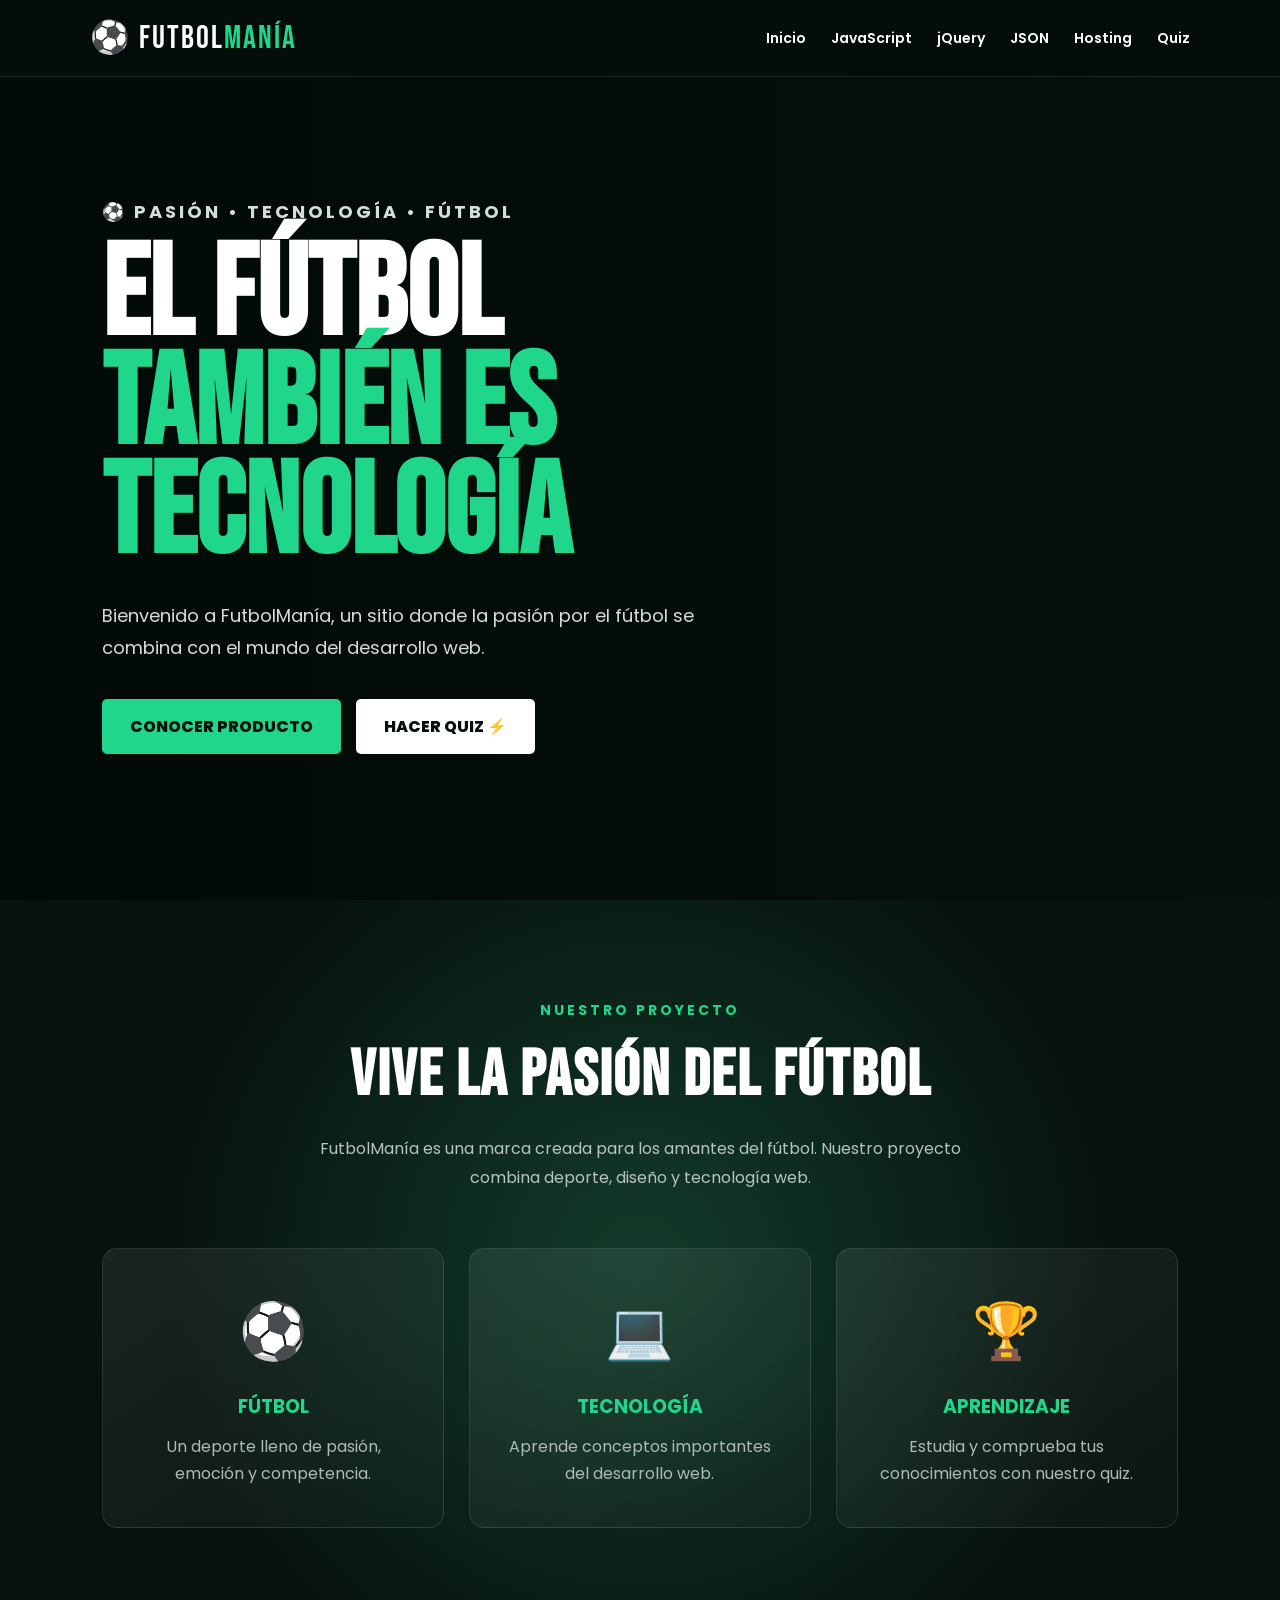
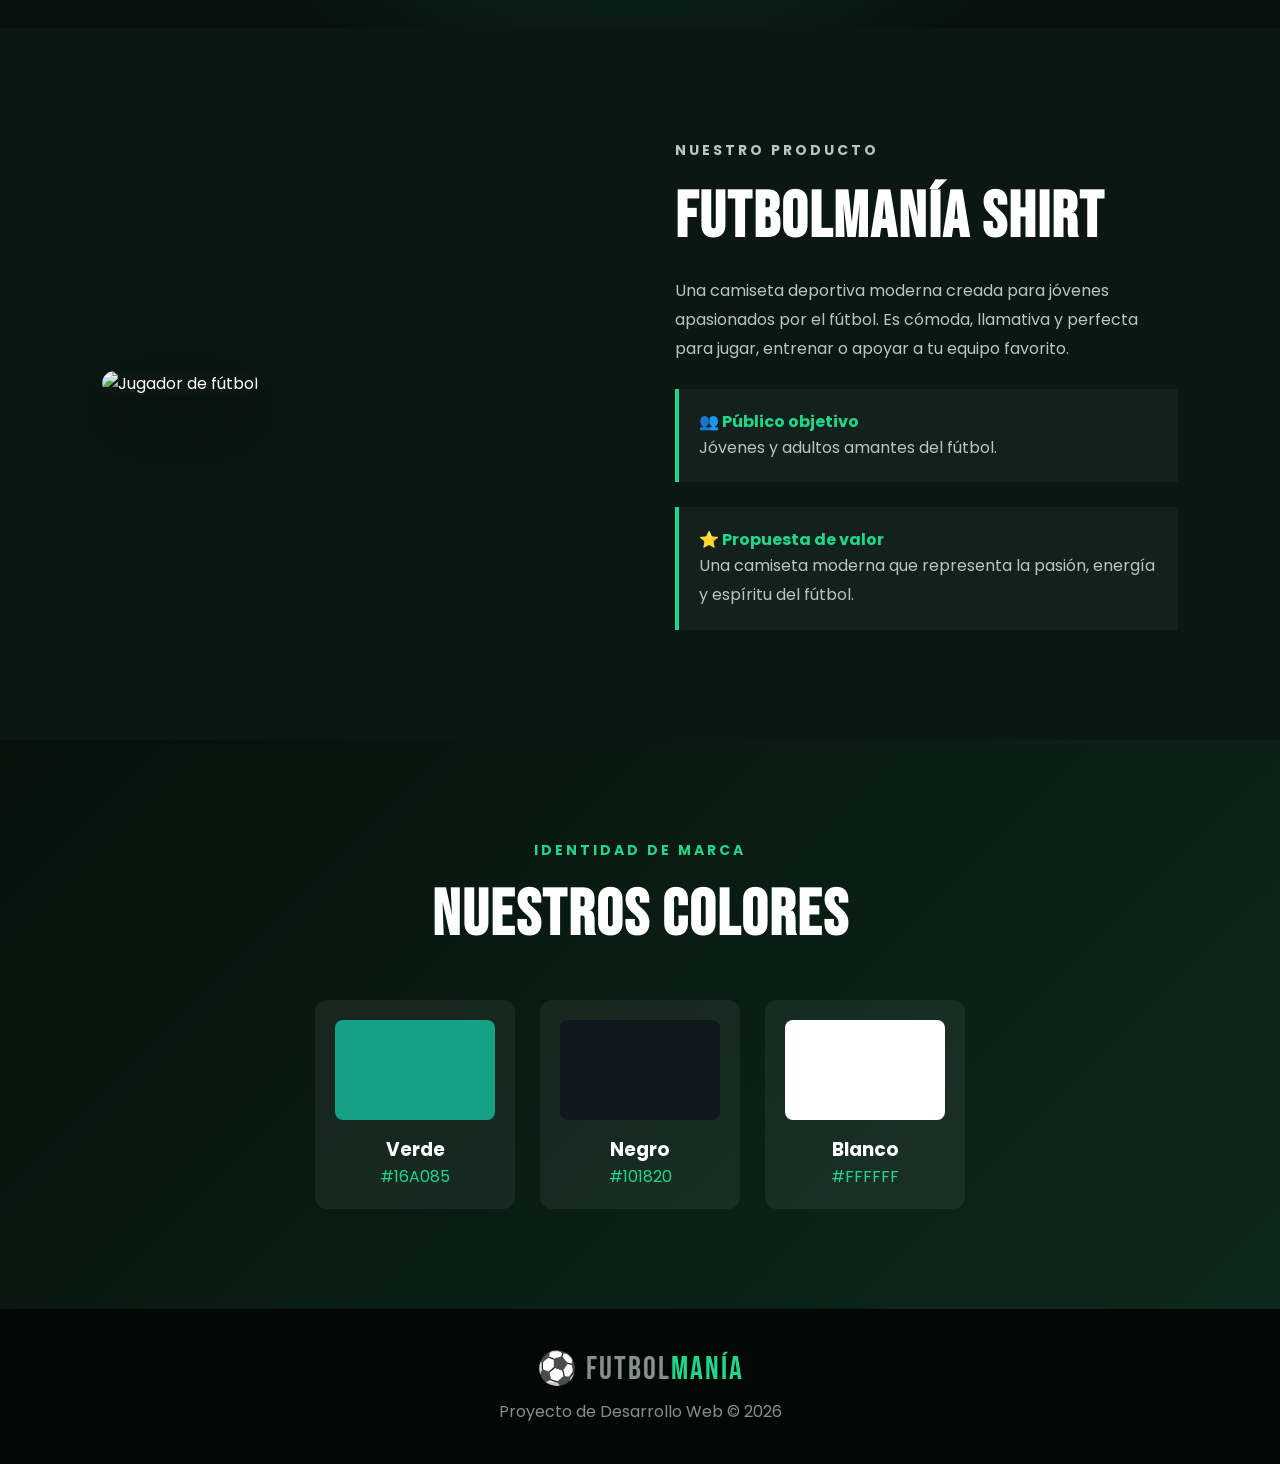
==== index.html @ 633e0758 "pagina deportes" ====
<!DOCTYPE html>
<html lang="es">
<head>
    <meta charset="UTF-8">
    <meta name="viewport" content="width=device-width, initial-scale=1.0">

    <title>FutbolManía | Pasión por el Fútbol</title>

    <link rel="stylesheet" href="style.css">

    <link rel="preconnect" href="https://fonts.googleapis.com">
    <link rel="preconnect" href="https://fonts.gstatic.com" crossorigin>
    <link href="https://fonts.googleapis.com/css2?family=Bebas+Neue&family=Poppins:wght@300;400;500;600;700;800&display=swap" rel="stylesheet">
</head>

<body>

<header class="header">

    <div class="logo">
        ⚽ FUTBOL<span>MANÍA</span>
    </div>

    <nav>
        <a href="index.html">Inicio</a>
        <a href="javascript.html">JavaScript</a>
        <a href="jquery.html">jQuery</a>
        <a href="json.html">JSON</a>
        <a href="hosting.html">Hosting</a>
        <a href="cuestionario.html">Quiz</a>
    </nav>

</header>


<section class="hero">

    <div class="hero-content">

        <p class="mini-title">⚽ PASIÓN • TECNOLOGÍA • FÚTBOL</p>

        <h1>
            EL FÚTBOL
            <span>TAMBIÉN ES TECNOLOGÍA</span>
        </h1>

        <p>
            Bienvenido a FutbolManía, un sitio donde la pasión por el
            fútbol se combina con el mundo del desarrollo web.
        </p>

        <div class="buttons">

            <a href="#producto" class="btn">
                CONOCER PRODUCTO
            </a>

            <a href="cuestionario.html" class="btn btn-dark">
                HACER QUIZ ⚡
            </a>

        </div>

    </div>

</section>


<section class="intro">

    <p class="section-tag">NUESTRO PROYECTO</p>

    <h2>Vive la pasión del fútbol</h2>

    <p class="description">
        FutbolManía es una marca creada para los amantes del fútbol.
        Nuestro proyecto combina deporte, diseño y tecnología web.
    </p>


    <div class="cards">

        <div class="card">

            <div class="icon">⚽</div>

            <h3>FÚTBOL</h3>

            <p>
                Un deporte lleno de pasión, emoción y competencia.
            </p>

        </div>


        <div class="card">

            <div class="icon">💻</div>

            <h3>TECNOLOGÍA</h3>

            <p>
                Aprende conceptos importantes del desarrollo web.
            </p>

        </div>


        <div class="card">

            <div class="icon">🏆</div>

            <h3>APRENDIZAJE</h3>

            <p>
                Estudia y comprueba tus conocimientos con nuestro quiz.
            </p>

        </div>

    </div>

</section>


<section id="producto" class="producto">

    <div class="producto-img">

        <img
        src="https://images.unsplash.com/photo-1553778263-73a83bab9b0c?auto=format&fit=crop&w=1000&q=85"
        alt="Jugador de fútbol">

    </div>


    <div class="producto-info">

        <p class="section-tag">NUESTRO PRODUCTO</p>

        <h2>FutbolManía Shirt</h2>

        <p>
            Una camiseta deportiva moderna creada para jóvenes
            apasionados por el fútbol. Es cómoda, llamativa y perfecta
            para jugar, entrenar o apoyar a tu equipo favorito.
        </p>


        <div class="info-box">

            <strong>👥 Público objetivo</strong>

            <p>
                Jóvenes y adultos amantes del fútbol.
            </p>

        </div>


        <div class="info-box">

            <strong>⭐ Propuesta de valor</strong>

            <p>
                Una camiseta moderna que representa la pasión,
                energía y espíritu del fútbol.
            </p>

        </div>

    </div>

</section>


<section class="colores">

    <p class="section-tag">IDENTIDAD DE MARCA</p>

    <h2>Nuestros colores</h2>

    <div class="color-container">

        <div class="color-card verde">
            <div></div>
            <h3>Verde</h3>
            <p>#16A085</p>
        </div>

        <div class="color-card negro">
            <div></div>
            <h3>Negro</h3>
            <p>#101820</p>
        </div>

        <div class="color-card blanco">
            <div></div>
            <h3>Blanco</h3>
            <p>#FFFFFF</p>
        </div>

    </div>

</section>


<footer>

    <div class="logo">
        ⚽ FUTBOL<span>MANÍA</span>
    </div>

    <p>
        Proyecto de Desarrollo Web © 2026
    </p>

</footer>


</body>
</html>
---- style.css ----
* {
    margin: 0;
    padding: 0;
    box-sizing: border-box;
}

html {
    scroll-behavior: smooth;
}

body {
    font-family: "Poppins", sans-serif;
    background: #07120e;
    color: white;
}


/* ================= HEADER ================= */

.header {
    width: 100%;
    padding: 18px 7%;
    display: flex;
    justify-content: space-between;
    align-items: center;

    background: rgba(4, 15, 11, 0.92);

    position: fixed;
    top: 0;
    z-index: 1000;

    border-bottom: 1px solid rgba(255,255,255,0.1);

    backdrop-filter: blur(12px);
}

.logo {
    font-family: "Bebas Neue", sans-serif;
    font-size: 32px;
    letter-spacing: 2px;
}

.logo span {
    color: #20d68b;
}

nav {
    display: flex;
    gap: 25px;
}

nav a {
    color: white;
    text-decoration: none;
    font-size: 14px;
    font-weight: 600;
    transition: 0.3s;
}

nav a:hover {
    color: #20d68b;
}


/* ================= HERO ================= */

.hero {

    min-height: 100vh;

    display: flex;
    align-items: center;

    padding: 130px 8% 80px;

    position: relative;

    background:
    linear-gradient(
        90deg,
        rgba(2,10,7,0.95),
        rgba(2,10,7,0.65),
        rgba(2,10,7,0.35)
    ),
    url("https://images.unsplash.com/photo-1579952363873-27f3bade9f55?auto=format&fit=crop&w=2000&q=90");

    background-size: cover;
    background-position: center;

}


.hero-content {
    max-width: 750px;
}

.mini-title,
.section-tag {
    color: #20d68b;
    font-weight: 700;
    letter-spacing: 3px;
    font-size: 14px;
    margin-bottom: 15px;
}


.hero h1 {
    font-family: "Bebas Neue", sans-serif;

    font-size: clamp(70px, 10vw, 140px);

    line-height: 0.85;

    margin-bottom: 30px;
}

.hero h1 span {
    display: block;
    color: #20d68b;
}


.hero p {
    max-width: 600px;
    color: #d7ddd9;
    font-size: 18px;
    line-height: 1.8;
}


/* ================= BOTONES ================= */

.buttons {
    display: flex;
    gap: 15px;
    margin-top: 35px;
}

.btn {
    display: inline-block;

    padding: 15px 28px;

    background: #20d68b;
    color: #06110c;

    text-decoration: none;

    font-weight: 800;

    border-radius: 5px;

    transition: 0.3s;
}

.btn:hover {
    transform: translateY(-4px);

    box-shadow:
    0 10px 30px rgba(32,214,139,0.3);
}

.btn-dark {
    background: white;
}


/* ================= INTRO ================= */

.intro {
    padding: 100px 8%;
    text-align: center;

    background:
    radial-gradient(
        circle at center,
        #123b2a,
        #07120e 65%
    );
}


.intro h2,
.producto h2,
.colores h2 {
    font-family: "Bebas Neue", sans-serif;

    font-size: 65px;

    letter-spacing: 2px;

    margin-bottom: 20px;
}


.description {
    max-width: 700px;

    margin: auto;

    color: #b8c5bf;

    line-height: 1.8;
}


/* ================= CARDS ================= */

.cards {
    display: grid;

    grid-template-columns:
    repeat(3, 1fr);

    gap: 25px;

    margin-top: 55px;
}


.card {
    padding: 40px 30px;

    background:
    linear-gradient(
        145deg,
        rgba(255,255,255,0.08),
        rgba(255,255,255,0.02)
    );

    border: 1px solid rgba(255,255,255,0.1);

    border-radius: 15px;

    transition: 0.4s;
}


.card:hover {
    transform: translateY(-10px);

    border-color: #20d68b;

    box-shadow:
    0 20px 50px rgba(0,0,0,0.3);
}


.icon {
    font-size: 55px;
    margin-bottom: 20px;
}


.card h3 {
    color: #20d68b;
    margin-bottom: 12px;
}


.card p {
    color: #aebbb5;
    line-height: 1.7;
}


/* ================= PRODUCTO ================= */

.producto {

    display: grid;

    grid-template-columns:
    1fr 1fr;

    gap: 70px;

    align-items: center;

    padding: 110px 8%;

    background: #0a1712;
}


.producto-img img {

    width: 100%;

    border-radius: 20px;

    box-shadow:
    0 25px 70px rgba(0,0,0,0.5);

    transition: 0.4s;
}


.producto-img img:hover {
    transform: scale(1.03);
}


.producto-info p {
    color: #bac6c0;

    line-height: 1.8;
}


.info-box {

    margin-top: 25px;

    padding: 20px;

    border-left: 4px solid #20d68b;

    background: rgba(255,255,255,0.04);
}


.info-box strong {
    color: #20d68b;
}


/* ================= COLORES ================= */

.colores {

    text-align: center;

    padding: 100px 8%;

    background:
    linear-gradient(
        135deg,
        #06110c,
        #0d281c
    );
}


.color-container {

    display: flex;

    justify-content: center;

    gap: 25px;

    margin-top: 45px;
}


.color-card {

    width: 200px;

    background: rgba(255,255,255,0.06);

    padding: 20px;

    border-radius: 12px;
}


.color-card div {

    height: 100px;

    border-radius: 8px;

    margin-bottom: 15px;
}


.verde div {
    background: #16A085;
}

.negro div {
    background: #101820;
}

.blanco div {
    background: #FFFFFF;
}


.color-card p {
    color: #20d68b;
}


/* ================= FOOTER ================= */

footer {

    padding: 40px 8%;

    text-align: center;

    background: #030806;

    color: #84918b;
}


footer .logo {
    margin-bottom: 10px;
}


/* ================= RESPONSIVE ================= */

@media(max-width: 900px) {

    .header {
        flex-direction: column;
        gap: 15px;
    }

    nav {
        flex-wrap: wrap;
        justify-content: center;
        gap: 12px;
    }

    .hero {
        text-align: center;
        justify-content: center;
    }

    .hero p {
        margin: auto;
    }

    .buttons {
        justify-content: center;
        flex-wrap: wrap;
    }

    .cards {
        grid-template-columns: 1fr;
    }

    .producto {
        grid-template-columns: 1fr;
    }

    .color-container {
        flex-wrap: wrap;
    }

}


@media(max-width: 500px) {

    .hero h1 {
        font-size: 70px;
    }

    .intro h2,
    .producto h2,
    .colores h2 {
        font-size: 48px;
    }

    .hero {
        padding-left: 5%;
        padding-right: 5%;
    }

}
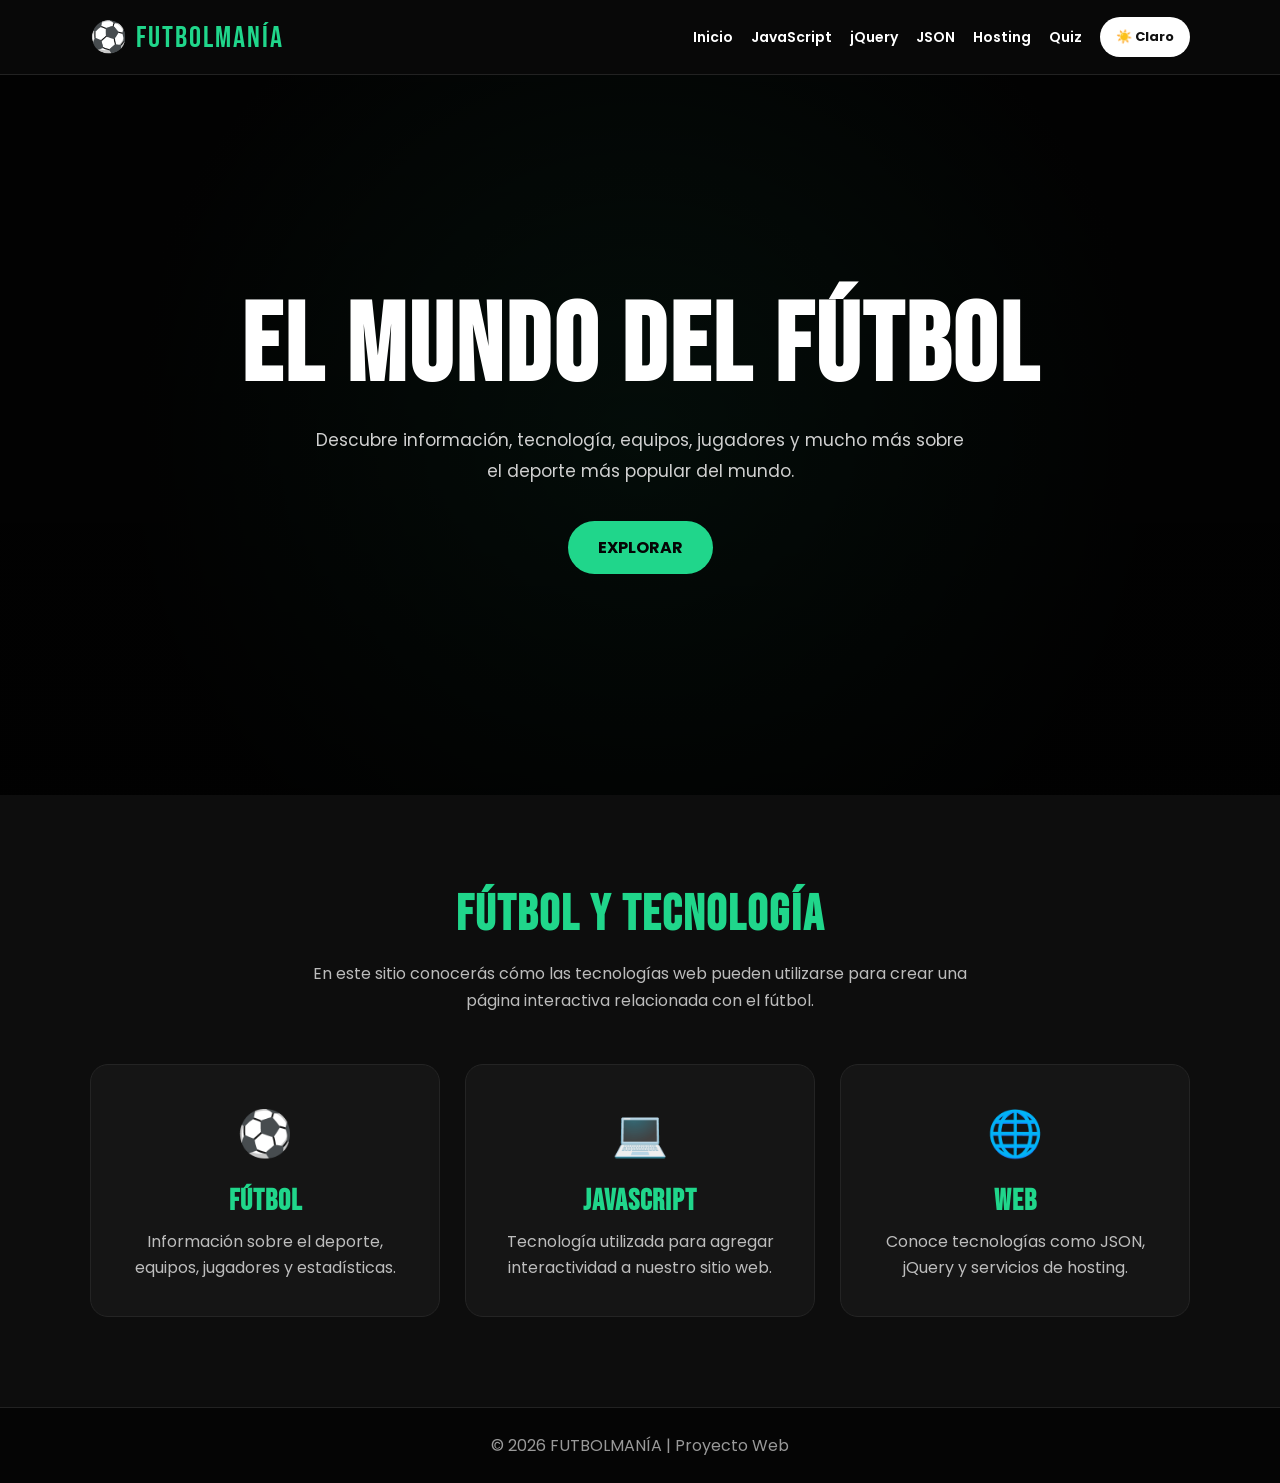
==== commit 68b21bfb: "actualizado" ====
--- a/index.html
+++ b/index.html
@@ -1,222 +1,134 @@
 <!DOCTYPE html>
 <html lang="es">
+
 <head>
     <meta charset="UTF-8">
     <meta name="viewport" content="width=device-width, initial-scale=1.0">
-
-    <title>FutbolManía | Pasión por el Fútbol</title>
+    <title>Fútbol - Inicio</title>
 
     <link rel="stylesheet" href="style.css">
 
-    <link rel="preconnect" href="https://fonts.googleapis.com">
-    <link rel="preconnect" href="https://fonts.gstatic.com" crossorigin>
-    <link href="https://fonts.googleapis.com/css2?family=Bebas+Neue&family=Poppins:wght@300;400;500;600;700;800&display=swap" rel="stylesheet">
+    <link href="https://fonts.googleapis.com/css2?family=Bebas+Neue&family=Poppins:wght@300;400;500;600;700&display=swap"
+        rel="stylesheet">
 </head>
 
 <body>
 
-<header class="header">
+    <!-- ENCABEZADO -->
+    <header class="header">
 
-    <div class="logo">
-        ⚽ FUTBOL<span>MANÍA</span>
-    </div>
+        <div class="logo">
+            ⚽ FUTBOLMANÍA
+        </div>
 
-    <nav>
-        <a href="index.html">Inicio</a>
-        <a href="javascript.html">JavaScript</a>
-        <a href="jquery.html">jQuery</a>
-        <a href="json.html">JSON</a>
-        <a href="hosting.html">Hosting</a>
-        <a href="cuestionario.html">Quiz</a>
-    </nav>
+        <nav>
+            <a href="index.html">Inicio</a>
+            <a href="javascript.html">JavaScript</a>
+            <a href="jquery.html">jQuery</a>
+            <a href="json.html">JSON</a>
+            <a href="hosting.html">Hosting</a>
+            <a href="cuestionario.html">Quiz</a>
 
-</header>
+            <!-- BOTÓN MODO -->
+            <button id="themeToggle">☀️ Claro</button>
+        </nav>
+
+    </header>
 
 
-<section class="hero">
+    <!-- INICIO -->
+    <section class="hero">
 
-    <div class="hero-content">
+        <div class="hero-content">
 
-        <p class="mini-title">⚽ PASIÓN • TECNOLOGÍA • FÚTBOL</p>
+            <h1>EL MUNDO DEL FÚTBOL</h1>
 
-        <h1>
-            EL FÚTBOL
-            <span>TAMBIÉN ES TECNOLOGÍA</span>
-        </h1>
+            <p>
+                Descubre información, tecnología, equipos,
+                jugadores y mucho más sobre el deporte más popular del mundo.
+            </p>
 
-        <p>
-            Bienvenido a FutbolManía, un sitio donde la pasión por el
-            fútbol se combina con el mundo del desarrollo web.
-        </p>
-
-        <div class="buttons">
-
-            <a href="#producto" class="btn">
-                CONOCER PRODUCTO
-            </a>
-
-            <a href="cuestionario.html" class="btn btn-dark">
-                HACER QUIZ ⚡
+            <a href="#contenido" class="btn">
+                EXPLORAR
             </a>
 
         </div>
 
-    </div>
-
-</section>
+    </section>
 
 
-<section class="intro">
+    <!-- CONTENIDO -->
+    <section id="contenido" class="contenido">
 
-    <p class="section-tag">NUESTRO PROYECTO</p>
+        <h2>FÚTBOL Y TECNOLOGÍA</h2>
 
-    <h2>Vive la pasión del fútbol</h2>
-
-    <p class="description">
-        FutbolManía es una marca creada para los amantes del fútbol.
-        Nuestro proyecto combina deporte, diseño y tecnología web.
-    </p>
+        <p class="descripcion">
+            En este sitio conocerás cómo las tecnologías web pueden utilizarse
+            para crear una página interactiva relacionada con el fútbol.
+        </p>
 
 
-    <div class="cards">
+        <div class="cards">
 
-        <div class="card">
+            <div class="card">
 
-            <div class="icon">⚽</div>
+                <div class="icono">⚽</div>
 
-            <h3>FÚTBOL</h3>
+                <h3>Fútbol</h3>
 
-            <p>
-                Un deporte lleno de pasión, emoción y competencia.
-            </p>
+                <p>
+                    Información sobre el deporte, equipos,
+                    jugadores y estadísticas.
+                </p>
+
+            </div>
+
+
+            <div class="card">
+
+                <div class="icono">💻</div>
+
+                <h3>JavaScript</h3>
+
+                <p>
+                    Tecnología utilizada para agregar
+                    interactividad a nuestro sitio web.
+                </p>
+
+            </div>
+
+
+            <div class="card">
+
+                <div class="icono">🌐</div>
+
+                <h3>Web</h3>
+
+                <p>
+                    Conoce tecnologías como JSON, jQuery
+                    y servicios de hosting.
+                </p>
+
+            </div>
 
         </div>
 
-
-        <div class="card">
-
-            <div class="icon">💻</div>
-
-            <h3>TECNOLOGÍA</h3>
-
-            <p>
-                Aprende conceptos importantes del desarrollo web.
-            </p>
-
-        </div>
+    </section>
 
 
-        <div class="card">
+    <!-- PIE DE PÁGINA -->
+    <footer>
 
-            <div class="icon">🏆</div>
+        <p>
+            © 2026 FUTBOLMANÍA | Proyecto Web
+        </p>
 
-            <h3>APRENDIZAJE</h3>
-
-            <p>
-                Estudia y comprueba tus conocimientos con nuestro quiz.
-            </p>
-
-        </div>
-
-    </div>
-
-</section>
+    </footer>
 
 
-<section id="producto" class="producto">
-
-    <div class="producto-img">
-
-        <img
-        src="https://images.unsplash.com/photo-1553778263-73a83bab9b0c?auto=format&fit=crop&w=1000&q=85"
-        alt="Jugador de fútbol">
-
-    </div>
-
-
-    <div class="producto-info">
-
-        <p class="section-tag">NUESTRO PRODUCTO</p>
-
-        <h2>FutbolManía Shirt</h2>
-
-        <p>
-            Una camiseta deportiva moderna creada para jóvenes
-            apasionados por el fútbol. Es cómoda, llamativa y perfecta
-            para jugar, entrenar o apoyar a tu equipo favorito.
-        </p>
-
-
-        <div class="info-box">
-
-            <strong>👥 Público objetivo</strong>
-
-            <p>
-                Jóvenes y adultos amantes del fútbol.
-            </p>
-
-        </div>
-
-
-        <div class="info-box">
-
-            <strong>⭐ Propuesta de valor</strong>
-
-            <p>
-                Una camiseta moderna que representa la pasión,
-                energía y espíritu del fútbol.
-            </p>
-
-        </div>
-
-    </div>
-
-</section>
-
-
-<section class="colores">
-
-    <p class="section-tag">IDENTIDAD DE MARCA</p>
-
-    <h2>Nuestros colores</h2>
-
-    <div class="color-container">
-
-        <div class="color-card verde">
-            <div></div>
-            <h3>Verde</h3>
-            <p>#16A085</p>
-        </div>
-
-        <div class="color-card negro">
-            <div></div>
-            <h3>Negro</h3>
-            <p>#101820</p>
-        </div>
-
-        <div class="color-card blanco">
-            <div></div>
-            <h3>Blanco</h3>
-            <p>#FFFFFF</p>
-        </div>
-
-    </div>
-
-</section>
-
-
-<footer>
-
-    <div class="logo">
-        ⚽ FUTBOL<span>MANÍA</span>
-    </div>
-
-    <p>
-        Proyecto de Desarrollo Web © 2026
-    </p>
-
-</footer>
-
+    <!-- JAVASCRIPT -->
+    <script src="script.js"></script>
 
 </body>
+
 </html>
--- a/style.css
+++ b/style.css
@@ -1,3 +1,7 @@
+/* =====================================
+   CONFIGURACIÓN GENERAL
+===================================== */
+
 * {
     margin: 0;
     padding: 0;
@@ -10,51 +14,70 @@
 
 body {
     font-family: "Poppins", sans-serif;
-    background: #07120e;
+    background: #080808;
     color: white;
-}
-
-
-/* ================= HEADER ================= */
+    transition: background 0.4s ease, color 0.4s ease;
+}
+
+
+/* =====================================
+   ENCABEZADO
+===================================== */
 
 .header {
     width: 100%;
-    padding: 18px 7%;
+    min-height: 75px;
+
+    background: #080808;
+
     display: flex;
+    align-items: center;
     justify-content: space-between;
-    align-items: center;
-
-    background: rgba(4, 15, 11, 0.92);
-
-    position: fixed;
+
+    padding: 15px 7%;
+
+    border-bottom: 1px solid #222;
+
+    position: sticky;
     top: 0;
     z-index: 1000;
 
-    border-bottom: 1px solid rgba(255,255,255,0.1);
-
-    backdrop-filter: blur(12px);
-}
+    transition: 0.4s;
+}
+
+
+/* LOGO */
 
 .logo {
     font-family: "Bebas Neue", sans-serif;
-    font-size: 32px;
+
+    font-size: 30px;
+
+    color: #20d68b;
+
     letter-spacing: 2px;
 }
 
-.logo span {
-    color: #20d68b;
-}
+
+/* =====================================
+   MENÚ
+===================================== */
 
 nav {
     display: flex;
-    gap: 25px;
+    align-items: center;
+    gap: 18px;
 }
 
 nav a {
     color: white;
+
     text-decoration: none;
+
     font-size: 14px;
+
     font-weight: 600;
+
     transition: 0.3s;
 }
 
@@ -63,416 +86,475 @@
 }
 
 
-/* ================= HERO ================= */
+/* =====================================
+   BOTÓN MODO OSCURO / CLARO
+===================================== */
+
+#themeToggle {
+
+    background: white;
+
+    color: #111;
+
+    border: none;
+
+    padding: 10px 16px;
+
+    border-radius: 25px;
+
+    font-family: "Poppins", sans-serif;
+
+    font-size: 13px;
+
+    font-weight: 700;
+
+    cursor: pointer;
+
+    transition: 0.3s;
+}
+
+#themeToggle:hover {
+
+    transform: scale(1.05);
+
+}
+
+
+/* =====================================
+   HERO
+===================================== */
 
 .hero {
 
-    min-height: 100vh;
+    min-height: 80vh;
 
     display: flex;
+
     align-items: center;
 
-    padding: 130px 8% 80px;
-
-    position: relative;
+    justify-content: center;
+
+    text-align: center;
+
+    padding: 50px 20px;
 
     background:
-    linear-gradient(
-        90deg,
-        rgba(2,10,7,0.95),
-        rgba(2,10,7,0.65),
-        rgba(2,10,7,0.35)
-    ),
-    url("https://images.unsplash.com/photo-1579952363873-27f3bade9f55?auto=format&fit=crop&w=2000&q=90");
-
-    background-size: cover;
-    background-position: center;
-
+        linear-gradient(
+            rgba(0, 0, 0, 0.75),
+            rgba(0, 0, 0, 0.85)
+        ),
+        radial-gradient(
+            circle at center,
+            #123d2c,
+            #080808 70%
+        );
+
+    transition: 0.4s;
 }
 
 
 .hero-content {
-    max-width: 750px;
-}
-
-.mini-title,
-.section-tag {
+    max-width: 850px;
+}
+
+
+.hero h1 {
+
+    font-family: "Bebas Neue", sans-serif;
+
+    font-size: clamp(55px, 9vw, 110px);
+
+    line-height: 0.95;
+
+    letter-spacing: 3px;
+
+    color: white;
+
+    margin-bottom: 25px;
+}
+
+
+.hero p {
+
+    max-width: 650px;
+
+    margin: auto;
+
+    color: #d0d0d0;
+
+    font-size: 17px;
+
+    line-height: 1.8;
+
+    margin-bottom: 35px;
+}
+
+
+/* =====================================
+   BOTÓN EXPLORAR
+===================================== */
+
+.btn {
+
+    display: inline-block;
+
+    background: #20d68b;
+
+    color: #050505;
+
+    text-decoration: none;
+
+    padding: 14px 30px;
+
+    border-radius: 30px;
+
+    font-weight: 700;
+
+    transition: 0.3s;
+}
+
+.btn:hover {
+
+    transform: translateY(-4px);
+
+    box-shadow: 0 10px 30px rgba(32, 214, 139, 0.3);
+}
+
+
+/* =====================================
+   CONTENIDO
+===================================== */
+
+.contenido {
+
+    padding: 90px 7%;
+
+    text-align: center;
+
+    background: #0d0d0d;
+
+    transition: 0.4s;
+}
+
+
+.contenido h2 {
+
+    font-family: "Bebas Neue", sans-serif;
+
+    font-size: 50px;
+
+    letter-spacing: 2px;
+
     color: #20d68b;
-    font-weight: 700;
-    letter-spacing: 3px;
-    font-size: 14px;
+
     margin-bottom: 15px;
 }
 
 
-.hero h1 {
+.descripcion {
+
+    max-width: 700px;
+
+    margin: 0 auto 50px;
+
+    color: #bcbcbc;
+
+    line-height: 1.7;
+}
+
+
+/* =====================================
+   TARJETAS
+===================================== */
+
+.cards {
+
+    max-width: 1100px;
+
+    margin: auto;
+
+    display: grid;
+
+    grid-template-columns:
+        repeat(3, 1fr);
+
+    gap: 25px;
+}
+
+
+.card {
+
+    background: #151515;
+
+    padding: 35px 25px;
+
+    border-radius: 18px;
+
+    border: 1px solid #242424;
+
+    transition: 0.3s;
+}
+
+
+.card:hover {
+
+    transform: translateY(-8px);
+
+    border-color: #20d68b;
+
+    box-shadow:
+        0 15px 35px rgba(0, 0, 0, 0.3);
+}
+
+
+.icono {
+
+    font-size: 45px;
+
+    margin-bottom: 15px;
+}
+
+
+.card h3 {
+
     font-family: "Bebas Neue", sans-serif;
 
-    font-size: clamp(70px, 10vw, 140px);
-
-    line-height: 0.85;
-
-    margin-bottom: 30px;
-}
-
-.hero h1 span {
-    display: block;
+    font-size: 30px;
+
+    letter-spacing: 1px;
+
     color: #20d68b;
-}
-
-
-.hero p {
-    max-width: 600px;
-    color: #d7ddd9;
-    font-size: 18px;
-    line-height: 1.8;
-}
-
-
-/* ================= BOTONES ================= */
-
-.buttons {
-    display: flex;
-    gap: 15px;
-    margin-top: 35px;
-}
-
-.btn {
-    display: inline-block;
-
-    padding: 15px 28px;
-
-    background: #20d68b;
-    color: #06110c;
-
-    text-decoration: none;
-
-    font-weight: 800;
-
-    border-radius: 5px;
-
-    transition: 0.3s;
-}
-
-.btn:hover {
-    transform: translateY(-4px);
+
+    margin-bottom: 10px;
+}
+
+
+.card p {
+
+    color: #bdbdbd;
+
+    line-height: 1.6;
+}
+
+
+/* =====================================
+   FOOTER
+===================================== */
+
+footer {
+
+    text-align: center;
+
+    padding: 25px;
+
+    background: #050505;
+
+    color: #999;
+
+    border-top: 1px solid #222;
+
+    transition: 0.4s;
+}
+
+
+/* =====================================
+   MODO CLARO
+===================================== */
+
+body.light-mode {
+
+    background: #ffffff;
+
+    color: #111111;
+}
+
+
+/* HEADER */
+
+body.light-mode .header {
+
+    background: #ffffff;
+
+    border-bottom: 1px solid #dddddd;
+}
+
+
+/* LOGO */
+
+body.light-mode .logo {
+
+    color: #119b62;
+}
+
+
+/* MENÚ */
+
+body.light-mode nav a {
+
+    color: #111111;
+}
+
+
+body.light-mode nav a:hover {
+
+    color: #119b62;
+}
+
+
+/* BOTÓN */
+
+body.light-mode #themeToggle {
+
+    background: #111111;
+
+    color: white;
+}
+
+
+/* HERO */
+
+body.light-mode .hero {
+
+    background:
+        linear-gradient(
+            rgba(255, 255, 255, 0.88),
+            rgba(255, 255, 255, 0.92)
+        ),
+        radial-gradient(
+            circle at center,
+            #c9f5df,
+            #ffffff 70%
+        );
+}
+
+
+body.light-mode .hero h1 {
+
+    color: #111111;
+}
+
+
+body.light-mode .hero p {
+
+    color: #333333;
+}
+
+
+/* CONTENIDO */
+
+body.light-mode .contenido {
+
+    background: #f5f5f5;
+}
+
+
+body.light-mode .contenido h2 {
+
+    color: #119b62;
+}
+
+
+body.light-mode .descripcion {
+
+    color: #444444;
+}
+
+
+/* TARJETAS */
+
+body.light-mode .card {
+
+    background: #ffffff;
+
+    border: 1px solid #dddddd;
 
     box-shadow:
-    0 10px 30px rgba(32,214,139,0.3);
-}
-
-.btn-dark {
-    background: white;
-}
-
-
-/* ================= INTRO ================= */
-
-.intro {
-    padding: 100px 8%;
-    text-align: center;
-
-    background:
-    radial-gradient(
-        circle at center,
-        #123b2a,
-        #07120e 65%
-    );
-}
-
-
-.intro h2,
-.producto h2,
-.colores h2 {
-    font-family: "Bebas Neue", sans-serif;
-
-    font-size: 65px;
-
-    letter-spacing: 2px;
-
-    margin-bottom: 20px;
-}
-
-
-.description {
-    max-width: 700px;
-
-    margin: auto;
-
-    color: #b8c5bf;
-
-    line-height: 1.8;
-}
-
-
-/* ================= CARDS ================= */
-
-.cards {
-    display: grid;
-
-    grid-template-columns:
-    repeat(3, 1fr);
-
-    gap: 25px;
-
-    margin-top: 55px;
-}
-
-
-.card {
-    padding: 40px 30px;
-
-    background:
-    linear-gradient(
-        145deg,
-        rgba(255,255,255,0.08),
-        rgba(255,255,255,0.02)
-    );
-
-    border: 1px solid rgba(255,255,255,0.1);
-
-    border-radius: 15px;
-
-    transition: 0.4s;
-}
-
-
-.card:hover {
-    transform: translateY(-10px);
+        0 5px 20px rgba(0, 0, 0, 0.08);
+}
+
+
+body.light-mode .card:hover {
 
     border-color: #20d68b;
 
     box-shadow:
-    0 20px 50px rgba(0,0,0,0.3);
-}
-
-
-.icon {
-    font-size: 55px;
-    margin-bottom: 20px;
-}
-
-
-.card h3 {
-    color: #20d68b;
-    margin-bottom: 12px;
-}
-
-
-.card p {
-    color: #aebbb5;
-    line-height: 1.7;
-}
-
-
-/* ================= PRODUCTO ================= */
-
-.producto {
-
-    display: grid;
-
-    grid-template-columns:
-    1fr 1fr;
-
-    gap: 70px;
-
-    align-items: center;
-
-    padding: 110px 8%;
-
-    background: #0a1712;
-}
-
-
-.producto-img img {
-
-    width: 100%;
-
-    border-radius: 20px;
-
-    box-shadow:
-    0 25px 70px rgba(0,0,0,0.5);
-
-    transition: 0.4s;
-}
-
-
-.producto-img img:hover {
-    transform: scale(1.03);
-}
-
-
-.producto-info p {
-    color: #bac6c0;
-
-    line-height: 1.8;
-}
-
-
-.info-box {
-
-    margin-top: 25px;
-
-    padding: 20px;
-
-    border-left: 4px solid #20d68b;
-
-    background: rgba(255,255,255,0.04);
-}
-
-
-.info-box strong {
-    color: #20d68b;
-}
-
-
-/* ================= COLORES ================= */
-
-.colores {
-
-    text-align: center;
-
-    padding: 100px 8%;
-
-    background:
-    linear-gradient(
-        135deg,
-        #06110c,
-        #0d281c
-    );
-}
-
-
-.color-container {
-
-    display: flex;
-
-    justify-content: center;
-
-    gap: 25px;
-
-    margin-top: 45px;
-}
-
-
-.color-card {
-
-    width: 200px;
-
-    background: rgba(255,255,255,0.06);
-
-    padding: 20px;
-
-    border-radius: 12px;
-}
-
-
-.color-card div {
-
-    height: 100px;
-
-    border-radius: 8px;
-
-    margin-bottom: 15px;
-}
-
-
-.verde div {
-    background: #16A085;
-}
-
-.negro div {
-    background: #101820;
-}
-
-.blanco div {
-    background: #FFFFFF;
-}
-
-
-.color-card p {
-    color: #20d68b;
-}
-
-
-/* ================= FOOTER ================= */
-
-footer {
-
-    padding: 40px 8%;
-
-    text-align: center;
-
-    background: #030806;
-
-    color: #84918b;
-}
-
-
-footer .logo {
-    margin-bottom: 10px;
-}
-
-
-/* ================= RESPONSIVE ================= */
-
-@media(max-width: 900px) {
+        0 12px 30px rgba(0, 0, 0, 0.12);
+}
+
+
+body.light-mode .card h3 {
+
+    color: #119b62;
+}
+
+
+body.light-mode .card p {
+
+    color: #444444;
+}
+
+
+/* FOOTER */
+
+body.light-mode footer {
+
+    background: #111111;
+
+    color: #dddddd;
+
+    border-top: none;
+}
+
+
+/* =====================================
+   RESPONSIVE
+===================================== */
+
+@media (max-width: 900px) {
 
     .header {
+
         flex-direction: column;
+
         gap: 15px;
+
     }
 
     nav {
+
         flex-wrap: wrap;
+
         justify-content: center;
-        gap: 12px;
+
     }
 
-    .hero {
-        text-align: center;
-        justify-content: center;
+    .cards {
+
+        grid-template-columns: 1fr;
+
     }
 
+}
+
+
+@media (max-width: 600px) {
+
+    .hero h1 {
+
+        font-size: 60px;
+
+    }
+
     .hero p {
-        margin: auto;
+
+        font-size: 15px;
+
     }
 
-    .buttons {
-        justify-content: center;
-        flex-wrap: wrap;
+    .contenido h2 {
+
+        font-size: 40px;
+
     }
 
-    .cards {
-        grid-template-columns: 1fr;
-    }
-
-    .producto {
-        grid-template-columns: 1fr;
-    }
-
-    .color-container {
-        flex-wrap: wrap;
-    }
-
-}
-
-
-@media(max-width: 500px) {
-
-    .hero h1 {
-        font-size: 70px;
-    }
-
-    .intro h2,
-    .producto h2,
-    .colores h2 {
-        font-size: 48px;
-    }
-
-    .hero {
-        padding-left: 5%;
-        padding-right: 5%;
-    }
-
 }
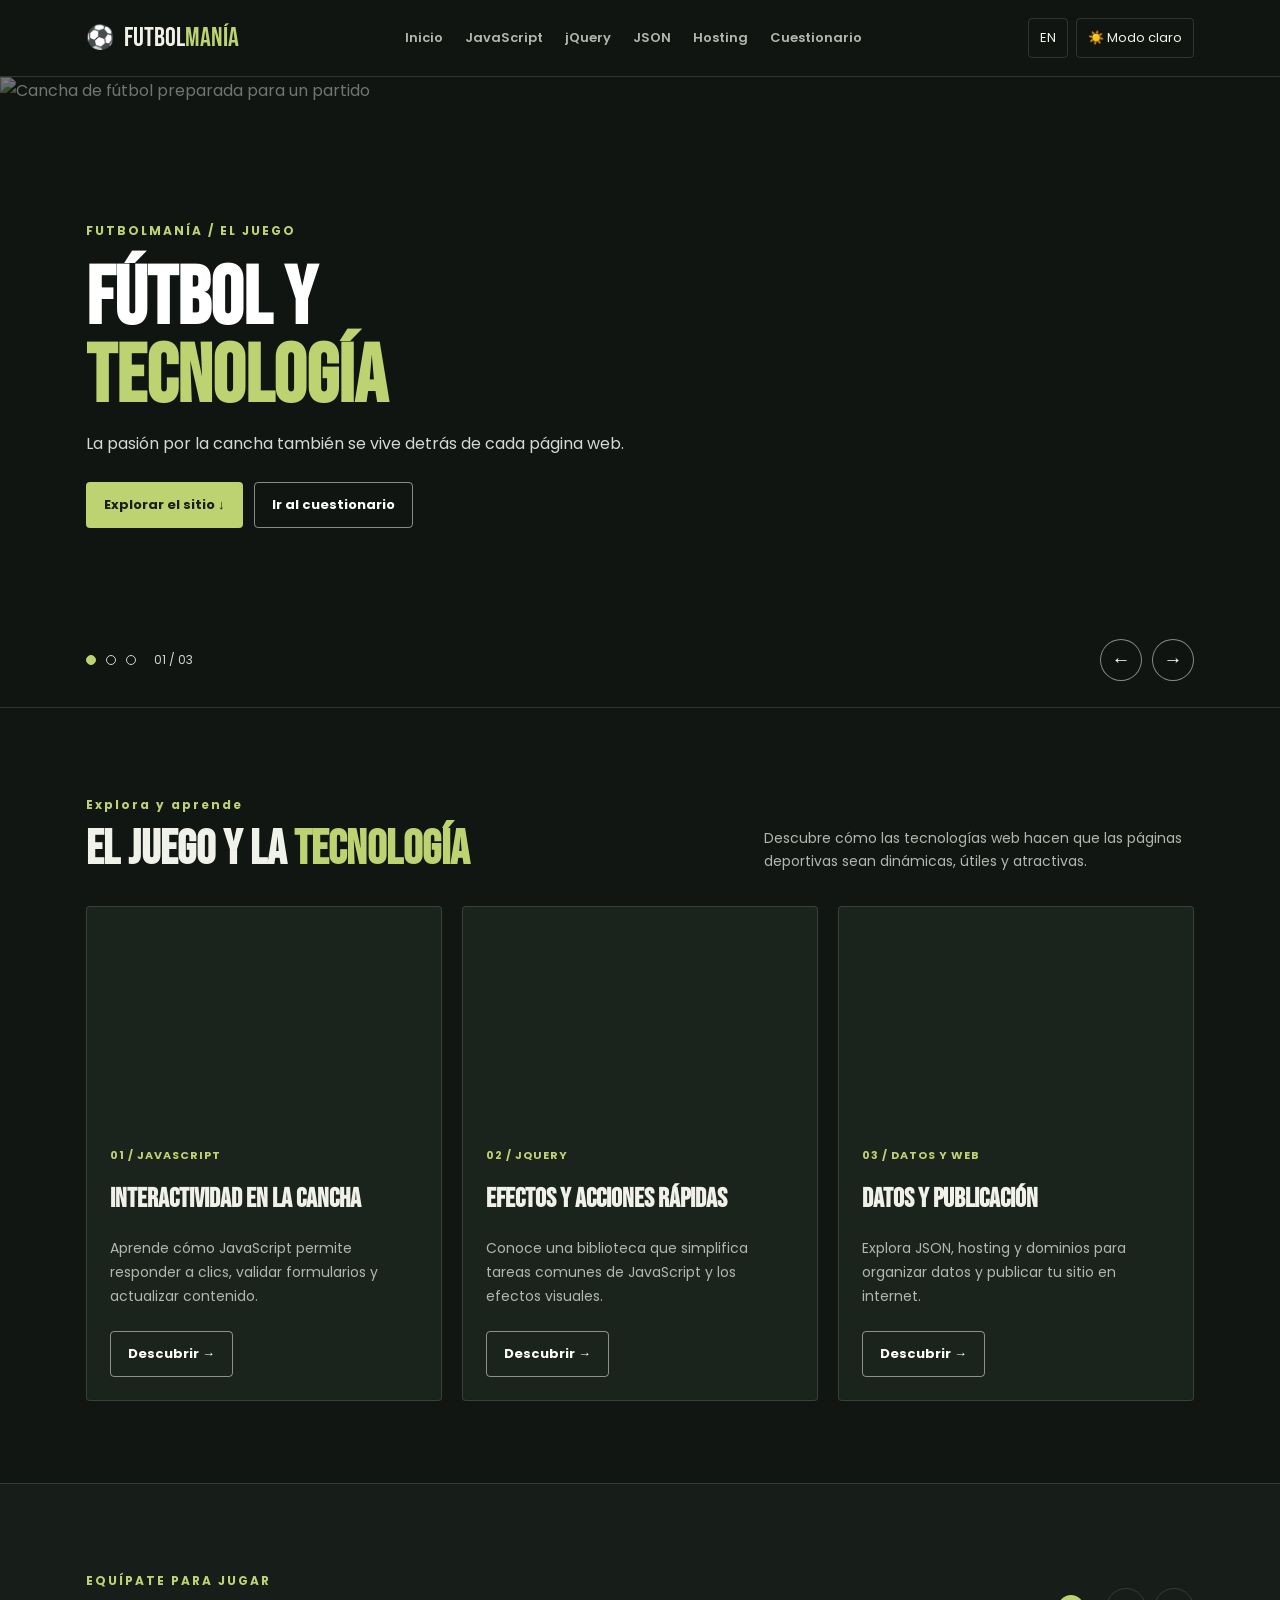
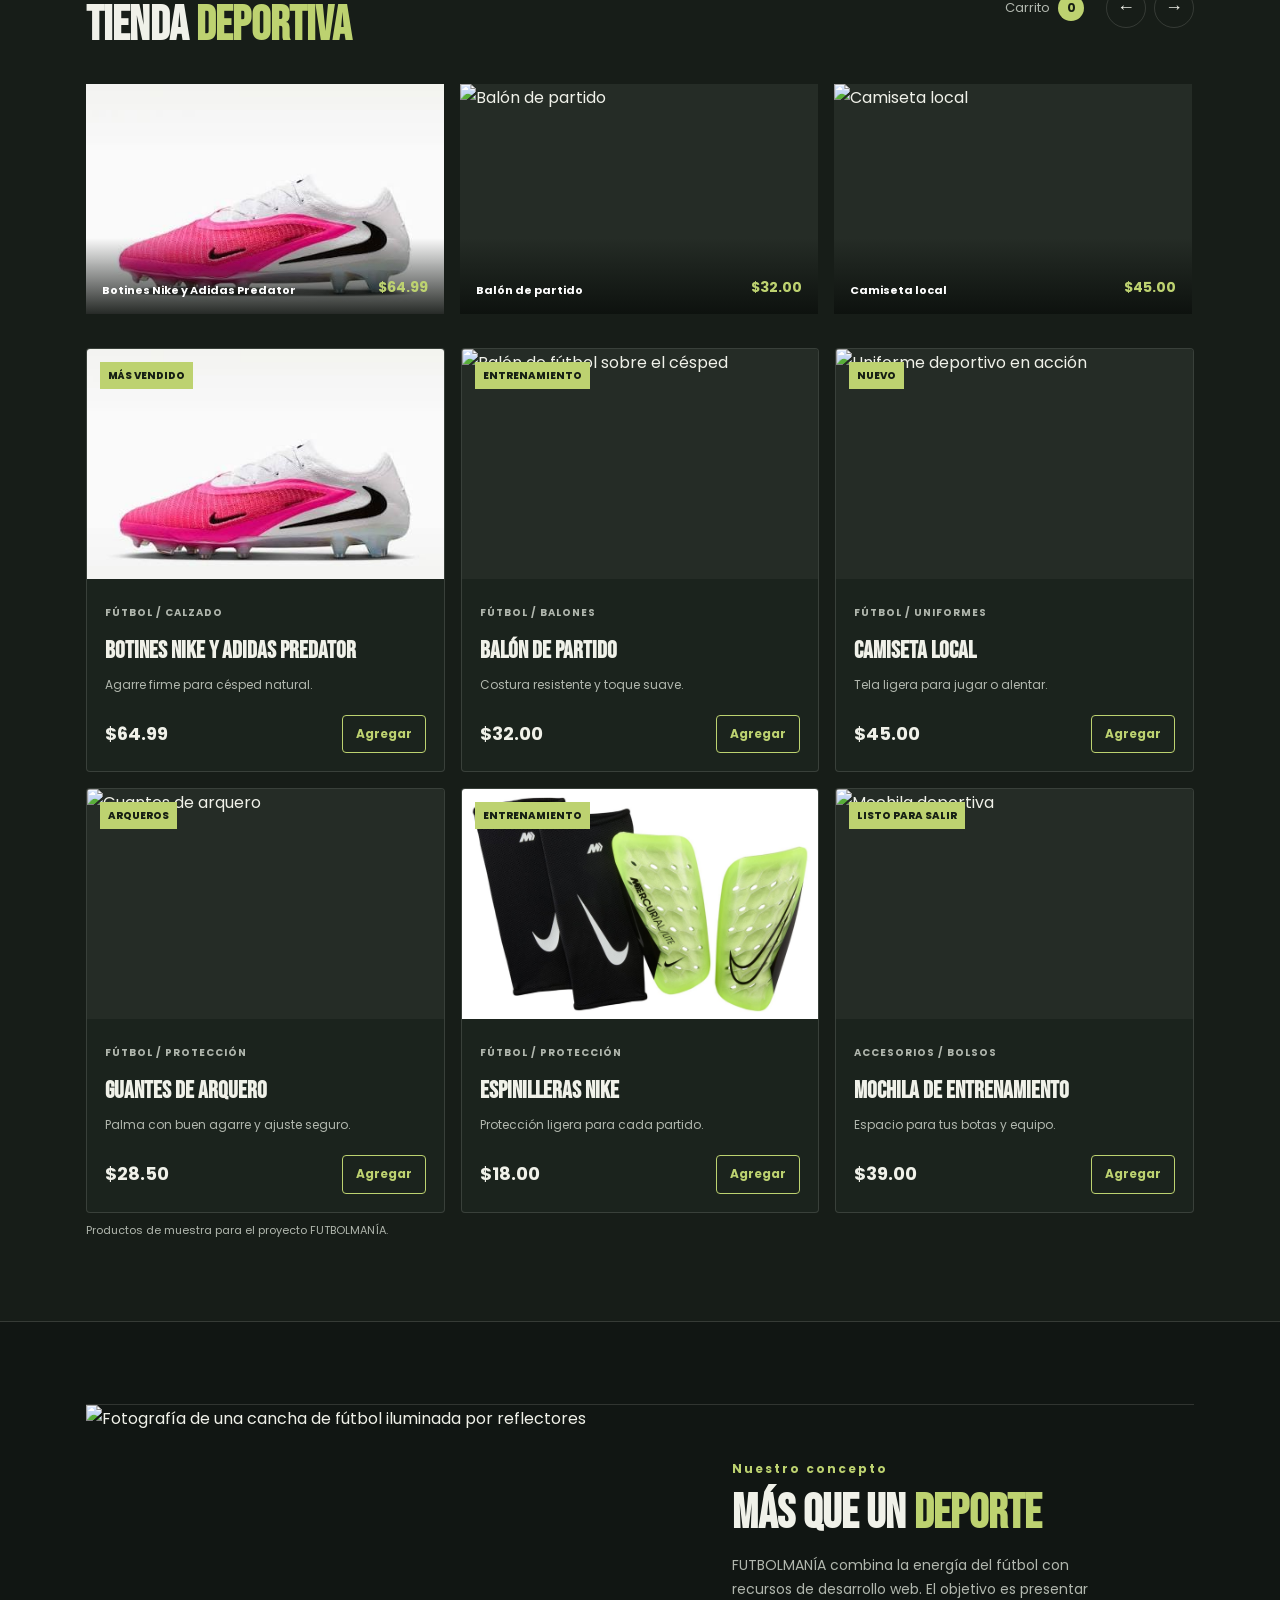
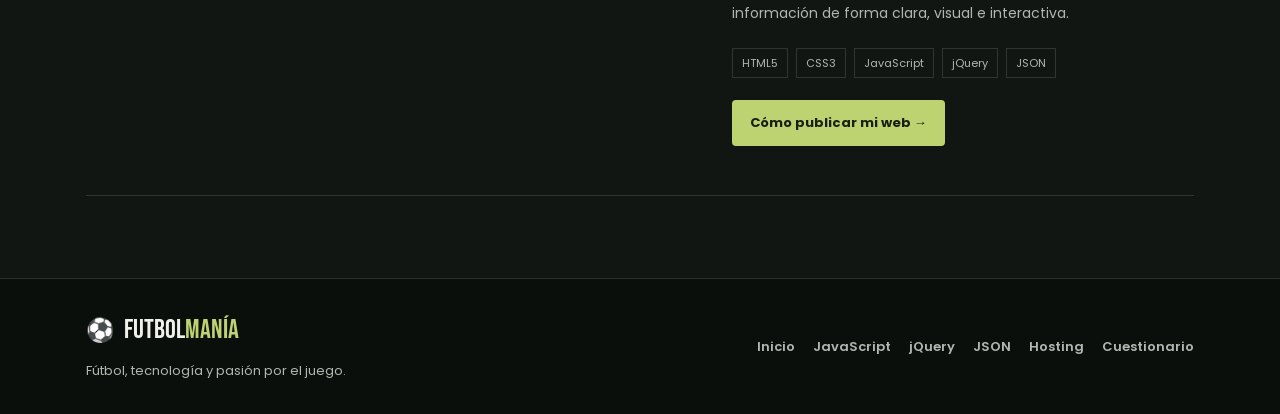
==== commit 29a12430: "Ultimo1" ====
--- a/index.html
+++ b/index.html
@@ -1,134 +1,246 @@
+
 <!DOCTYPE html>
 <html lang="es">
-
 <head>
-    <meta charset="UTF-8">
-    <meta name="viewport" content="width=device-width, initial-scale=1.0">
-    <title>Fútbol - Inicio</title>
-
-    <link rel="stylesheet" href="style.css">
-
-    <link href="https://fonts.googleapis.com/css2?family=Bebas+Neue&family=Poppins:wght@300;400;500;600;700&display=swap"
-        rel="stylesheet">
+  <meta charset="UTF-8">
+  <meta name="viewport" content="width=device-width, initial-scale=1.0">
+  <meta name="description" content="FUTBOLMANÍA, una experiencia donde se unen el fútbol y la tecnología web.">
+  <meta name="theme-color" content="#07110d">
+  <title>Inicio | FUTBOLMANÍA</title>
+  <link rel="stylesheet" href="style.css">
 </head>
-
 <body>
 
-    <!-- ENCABEZADO -->
-    <header class="header">
-
-        <div class="logo">
-            ⚽ FUTBOLMANÍA
-        </div>
-
-        <nav>
-            <a href="index.html">Inicio</a>
-            <a href="javascript.html">JavaScript</a>
-            <a href="jquery.html">jQuery</a>
-            <a href="json.html">JSON</a>
-            <a href="hosting.html">Hosting</a>
-            <a href="cuestionario.html">Quiz</a>
-
-            <!-- BOTÓN MODO -->
-            <button id="themeToggle">☀️ Claro</button>
-        </nav>
-
-    </header>
-
-
-    <!-- INICIO -->
-    <section class="hero">
-
-        <div class="hero-content">
-
-            <h1>EL MUNDO DEL FÚTBOL</h1>
-
-            <p>
-                Descubre información, tecnología, equipos,
-                jugadores y mucho más sobre el deporte más popular del mundo.
-            </p>
-
-            <a href="#contenido" class="btn">
-                EXPLORAR
-            </a>
-
-        </div>
-
-    </section>
-
-
-    <!-- CONTENIDO -->
-    <section id="contenido" class="contenido">
-
-        <h2>FÚTBOL Y TECNOLOGÍA</h2>
-
-        <p class="descripcion">
-            En este sitio conocerás cómo las tecnologías web pueden utilizarse
-            para crear una página interactiva relacionada con el fútbol.
+<header class="site-header">
+  <div class="container nav-wrap">
+    <a class="brand" href="index.html" aria-label="FUTBOLMANÍA inicio">
+      <span class="brand-mark">⚽</span>
+      <span class="brand-name">FUTBOL<span>MANÍA</span></span>
+    </a>
+
+    <nav class="nav-links" id="mainNav" aria-label="Navegación principal">
+      <a href="index.html" data-es="Inicio" data-en="Home">Inicio</a>
+      <a href="javascript.html" data-es="JavaScript" data-en="JavaScript">JavaScript</a>
+      <a href="jquery.html" data-es="jQuery" data-en="jQuery">jQuery</a>
+      <a href="json.html" data-es="JSON" data-en="JSON">JSON</a>
+      <a href="hosting.html" data-es="Hosting" data-en="Hosting">Hosting</a>
+      <a href="cuestionario.html" data-es="Cuestionario" data-en="Quiz">Cuestionario</a>
+    </nav>
+
+    <div class="nav-actions">
+      <button class="icon-btn" id="languageBtn" type="button" aria-label="Cambiar idioma">EN</button>
+      <button class="icon-btn" id="themeBtn" type="button" aria-label="Cambiar tema">☀</button>
+      <button class="menu-toggle" id="menuToggle" type="button" aria-label="Abrir menú">☰</button>
+    </div>
+  </div>
+</header>
+
+<main>
+  <section class="hero match-carousel" data-carousel aria-label="Destacados de FUTBOLMANÍA" aria-roledescription="carrusel">
+    <div class="carousel-slides">
+      <article class="carousel-slide is-active" data-carousel-slide aria-hidden="false" role="group" aria-roledescription="diapositiva" aria-label="1 de 3">
+        <img class="carousel-image" src="https://images.unsplash.com/photo-1574629810360-7efbbe195018?auto=format&fit=crop&w=2200&q=85" alt="Cancha de fútbol preparada para un partido">
+        <div class="container hero-content carousel-content">
+          <span class="eyebrow" data-es="FUTBOLMANÍA / EL JUEGO" data-en="FUTBOLMANÍA / THE GAME">FUTBOLMANÍA / EL JUEGO</span>
+          <h1><span data-es="FÚTBOL Y" data-en="FOOTBALL AND">FÚTBOL Y</span><br><span class="accent" data-es="TECNOLOGÍA" data-en="TECHNOLOGY">TECNOLOGÍA</span></h1>
+          <p class="lead" data-es="La pasión por la cancha también se vive detrás de cada página web." data-en="The passion for the pitch lives behind every website, too.">La pasión por la cancha también se vive detrás de cada página web.</p>
+          <div class="btn-row">
+            <a class="btn btn-primary" href="#explora" data-es="Explorar el sitio ↓" data-en="Explore the site ↓">Explorar el sitio ↓</a>
+            <a class="btn btn-secondary" href="cuestionario.html" data-es="Ir al cuestionario" data-en="Take the quiz">Ir al cuestionario</a>
+          </div>
+        </div>
+      </article>
+
+      <article class="carousel-slide" data-carousel-slide aria-hidden="true" role="group" aria-roledescription="diapositiva" aria-label="2 de 3" inert>
+        <img class="carousel-image" src="https://images.unsplash.com/photo-1517466787929-bc90951d0974?auto=format&fit=crop&w=2200&q=85" alt="Jugadores disputando un partido de fútbol" loading="lazy">
+        <div class="container hero-content carousel-content">
+          <span class="eyebrow" data-es="FUTBOLMANÍA / DATOS" data-en="FUTBOLMANÍA / DATA">FUTBOLMANÍA / DATOS</span>
+          <h2><span data-es="CADA JUGADA" data-en="EVERY PLAY">CADA JUGADA</span><br><span class="accent" data-es="CUENTA" data-en="COUNTS">CUENTA</span></h2>
+          <p class="lead" data-es="Descubre cómo JavaScript y JSON dan vida a las experiencias digitales." data-en="See how JavaScript and JSON bring digital experiences to life.">Descubre cómo JavaScript y JSON dan vida a las experiencias digitales.</p>
+          <div class="btn-row">
+            <a class="btn btn-primary" href="javascript.html" data-es="Explorar JavaScript →" data-en="Explore JavaScript →">Explorar JavaScript →</a>
+          </div>
+        </div>
+      </article>
+
+      <article class="carousel-slide" data-carousel-slide aria-hidden="true" role="group" aria-roledescription="diapositiva" aria-label="3 de 3" inert>
+        <img class="carousel-image" src="https://images.unsplash.com/photo-1522778119026-d647f0596c20?auto=format&fit=crop&w=2200&q=85" alt="Estadio de fútbol iluminado durante un partido" loading="lazy">
+        <div class="container hero-content carousel-content">
+          <span class="eyebrow" data-es="FUTBOLMANÍA / PUBLICACIÓN" data-en="FUTBOLMANÍA / PUBLISHING">FUTBOLMANÍA / PUBLICACIÓN</span>
+          <h2><span data-es="DEL PROYECTO" data-en="FROM PROJECT">DEL PROYECTO</span><br><span class="accent" data-es="A LA CANCHA" data-en="TO THE PITCH">A LA CANCHA</span></h2>
+          <p class="lead" data-es="Aprende lo necesario para publicar tu sitio y compartirlo con todos." data-en="Learn what it takes to publish your site and share it with everyone.">Aprende lo necesario para publicar tu sitio y compartirlo con todos.</p>
+          <div class="btn-row">
+            <a class="btn btn-primary" href="hosting.html" data-es="Cómo publicar mi web →" data-en="How to publish my site →">Cómo publicar mi web →</a>
+          </div>
+        </div>
+      </article>
+    </div>
+
+    <div class="carousel-controls" aria-label="Controles del carrusel">
+      <div class="carousel-pagination">
+        <button class="carousel-dot is-active" type="button" data-carousel-go="0" aria-label="Ir a la diapositiva 1" aria-pressed="true"></button>
+        <button class="carousel-dot" type="button" data-carousel-go="1" aria-label="Ir a la diapositiva 2" aria-pressed="false"></button>
+        <button class="carousel-dot" type="button" data-carousel-go="2" aria-label="Ir a la diapositiva 3" aria-pressed="false"></button>
+        <span class="carousel-count" data-carousel-count aria-hidden="true">01 / 03</span>
+      </div>
+      <div class="carousel-arrows">
+        <button class="carousel-arrow" type="button" data-carousel-prev aria-label="Diapositiva anterior">←</button>
+        <button class="carousel-arrow" type="button" data-carousel-next aria-label="Diapositiva siguiente">→</button>
+      </div>
+    </div>
+  </section>
+
+  <section class="section" id="explora">
+    <div class="container">
+      <div class="section-head">
+        <div>
+          <span class="eyebrow" data-es="Explora y aprende" data-en="Explore and learn">Explora y aprende</span>
+          <h2 data-es="EL JUEGO Y LA <span class='accent'>TECNOLOGÍA</span>" data-en="THE GAME AND <span class='accent'>TECHNOLOGY</span>">
+            EL JUEGO Y LA <span class="accent">TECNOLOGÍA</span>
+          </h2>
+        </div>
+        <p data-es="Descubre cómo las tecnologías web hacen que las páginas deportivas sean dinámicas, útiles y atractivas." data-en="Discover how web technologies make sports websites dynamic, useful and engaging.">
+          Descubre cómo las tecnologías web hacen que las páginas deportivas sean dinámicas, útiles y atractivas.
         </p>
-
-
-        <div class="cards">
-
-            <div class="card">
-
-                <div class="icono">⚽</div>
-
-                <h3>Fútbol</h3>
-
-                <p>
-                    Información sobre el deporte, equipos,
-                    jugadores y estadísticas.
-                </p>
-
-            </div>
-
-
-            <div class="card">
-
-                <div class="icono">💻</div>
-
-                <h3>JavaScript</h3>
-
-                <p>
-                    Tecnología utilizada para agregar
-                    interactividad a nuestro sitio web.
-                </p>
-
-            </div>
-
-
-            <div class="card">
-
-                <div class="icono">🌐</div>
-
-                <h3>Web</h3>
-
-                <p>
-                    Conoce tecnologías como JSON, jQuery
-                    y servicios de hosting.
-                </p>
-
-            </div>
-
-        </div>
-
-    </section>
-
-
-    <!-- PIE DE PÁGINA -->
-    <footer>
-
-        <p>
-            © 2026 FUTBOLMANÍA | Proyecto Web
-        </p>
-
-    </footer>
-
-
-    <!-- JAVASCRIPT -->
-    <script src="script.js"></script>
-
+      </div>
+
+      <div class="cards">
+        <article class="card">
+          <div class="card-image" style="background-image:url('https://images.unsplash.com/photo-1574629810360-7efbbe195018?auto=format&fit=crop&w=900&q=80')"></div>
+          <div class="card-body">
+            <span class="tag">01 / JAVASCRIPT</span>
+            <h3 data-es="Interactividad en la cancha" data-en="On-field interactivity">Interactividad en la cancha</h3>
+            <p data-es="Aprende cómo JavaScript permite responder a clics, validar formularios y actualizar contenido." data-en="Learn how JavaScript responds to clicks, validates forms and updates content.">Aprende cómo JavaScript permite responder a clics, validar formularios y actualizar contenido.</p>
+            <a class="btn btn-secondary" href="javascript.html" data-es="Descubrir →" data-en="Discover →">Descubrir →</a>
+          </div>
+        </article>
+
+        <article class="card">
+          <div class="card-image" style="background-image:url('https://images.unsplash.com/photo-1517466787929-bc90951d0974?auto=format&fit=crop&w=900&q=80')"></div>
+          <div class="card-body">
+            <span class="tag">02 / JQUERY</span>
+            <h3 data-es="Efectos y acciones rápidas" data-en="Effects and quick actions">Efectos y acciones rápidas</h3>
+            <p data-es="Conoce una biblioteca que simplifica tareas comunes de JavaScript y los efectos visuales." data-en="Explore a library that simplifies common JavaScript tasks and visual effects.">Conoce una biblioteca que simplifica tareas comunes de JavaScript y los efectos visuales.</p>
+            <a class="btn btn-secondary" href="jquery.html" data-es="Descubrir →" data-en="Discover →">Descubrir →</a>
+          </div>
+        </article>
+
+        <article class="card">
+          <div class="card-image" style="background-image:url('https://images.unsplash.com/photo-1522778119026-d647f0596c20?auto=format&fit=crop&w=900&q=80')"></div>
+          <div class="card-body">
+            <span class="tag">03 / DATOS Y WEB</span>
+            <h3 data-es="Datos y publicación" data-en="Data and publishing">Datos y publicación</h3>
+            <p data-es="Explora JSON, hosting y dominios para organizar datos y publicar tu sitio en internet." data-en="Explore JSON, hosting and domains to organize data and publish your website online.">Explora JSON, hosting y dominios para organizar datos y publicar tu sitio en internet.</p>
+            <a class="btn btn-secondary" href="json.html" data-es="Descubrir →" data-en="Discover →">Descubrir →</a>
+          </div>
+        </article>
+      </div>
+    </div>
+  </section>
+
+  <section class="section shop-section" id="tienda">
+    <div class="container">
+      <div class="section-head shop-heading">
+        <div>
+          <span class="eyebrow" data-es="EQUÍPATE PARA JUGAR" data-en="GEAR UP TO PLAY">EQUÍPATE PARA JUGAR</span>
+          <h2 data-es="TIENDA <span class='accent'>DEPORTIVA</span>" data-en="SPORTS <span class='accent'>SHOP</span>">TIENDA <span class="accent">DEPORTIVA</span></h2>
+        </div>
+        <div class="shop-tools">
+          <span class="cart-count" aria-live="polite"><span data-es="Carrito" data-en="Cart">Carrito</span> <strong data-cart-count>0</strong></span>
+          <div class="shop-arrows" aria-label="Controles de productos">
+            <button class="shop-arrow" type="button" data-shop-prev aria-label="Productos anteriores">←</button>
+            <button class="shop-arrow" type="button" data-shop-next aria-label="Productos siguientes">→</button>
+          </div>
+        </div>
+      </div>
+
+      <div class="product-gallery">
+        <div class="product-gallery-track" data-product-gallery aria-label="Productos destacados"></div>
+      </div>
+
+      <div class="product-grid" data-product-track aria-label="Productos deportivos">
+        <article class="product-card">
+          <div class="product-image-wrap"><img src="img/botines.jpeg" alt="Botines Nike y Adidas Predator" loading="lazy"><span class="product-badge" data-es="MÁS VENDIDO" data-en="BESTSELLER">MÁS VENDIDO</span></div>
+          <div class="product-info"><span class="product-category" data-es="FÚTBOL / CALZADO" data-en="FOOTBALL / FOOTWEAR">FÚTBOL / CALZADO</span><h3 data-es="Botines Nike y Adidas Predator" data-en="Nike and Adidas Predator boots">Botines Nike y Adidas Predator</h3><p data-es="Agarre firme para césped natural." data-en="Reliable grip for natural grass.">Agarre firme para césped natural.</p><div class="product-buy"><strong>$64.99</strong><button class="add-to-cart" type="button" data-add-cart data-product-name="Botines Nike y Adidas Predator" data-product-name-en="Nike and Adidas Predator boots" data-es="Agregar" data-en="Add">Agregar</button></div></div>
+        </article>
+
+        <article class="product-card">
+          <div class="product-image-wrap"><img src="https://images.unsplash.com/photo-1518091043644-c1d4457512c6?auto=format&fit=crop&w=800&q=85" alt="Balón de fútbol sobre el césped" loading="lazy"><span class="product-badge" data-es="ENTRENAMIENTO" data-en="TRAINING">ENTRENAMIENTO</span></div>
+          <div class="product-info"><span class="product-category" data-es="FÚTBOL / BALONES" data-en="FOOTBALL / BALLS">FÚTBOL / BALONES</span><h3 data-es="Balón de partido" data-en="Match football">Balón de partido</h3><p data-es="Costura resistente y toque suave." data-en="Durable stitching and a soft touch.">Costura resistente y toque suave.</p><div class="product-buy"><strong>$32.00</strong><button class="add-to-cart" type="button" data-add-cart data-product-name="Balón de partido" data-product-name-en="Match football" data-es="Agregar" data-en="Add">Agregar</button></div></div>
+        </article>
+
+        <article class="product-card">
+          <div class="product-image-wrap"><img src="https://images.unsplash.com/photo-1517466787929-bc90951d0974?auto=format&fit=crop&w=800&q=85" alt="Uniforme deportivo en acción" loading="lazy"><span class="product-badge" data-es="NUEVO" data-en="NEW">NUEVO</span></div>
+          <div class="product-info"><span class="product-category" data-es="FÚTBOL / UNIFORMES" data-en="FOOTBALL / KITS">FÚTBOL / UNIFORMES</span><h3 data-es="Camiseta local" data-en="Home jersey">Camiseta local</h3><p data-es="Tela ligera para jugar o alentar." data-en="Lightweight fabric for play or match day.">Tela ligera para jugar o alentar.</p><div class="product-buy"><strong>$45.00</strong><button class="add-to-cart" type="button" data-add-cart data-product-name="Camiseta local" data-product-name-en="Home jersey" data-es="Agregar" data-en="Add">Agregar</button></div></div>
+        </article>
+
+        <article class="product-card">
+          <div class="product-image-wrap"><img src="https://www.guantesdearquero.com/wp-content/uploads/2024/10/guantes-courtois.webp" alt="Guantes de arquero" loading="lazy"><span class="product-badge" data-es="ARQUEROS" data-en="GOALKEEPERS">ARQUEROS</span></div>
+          <div class="product-info"><span class="product-category" data-es="FÚTBOL / PROTECCIÓN" data-en="FOOTBALL / PROTECTION">FÚTBOL / PROTECCIÓN</span><h3 data-es="Guantes de arquero" data-en="Goalkeeper gloves">Guantes de arquero</h3><p data-es="Palma con buen agarre y ajuste seguro." data-en="Grippy palms and a secure fit.">Palma con buen agarre y ajuste seguro.</p><div class="product-buy"><strong>$28.50</strong><button class="add-to-cart" type="button" data-add-cart data-product-name="Guantes de arquero" data-product-name-en="Goalkeeper gloves" data-es="Agregar" data-en="Add">Agregar</button></div></div>
+        </article>
+
+        <article class="product-card">
+          <div class="product-image-wrap"><img src="img/espinillera .jpeg" alt="Espinilleras Nike negras" loading="lazy"><span class="product-badge" data-es="ENTRENAMIENTO" data-en="TRAINING">ENTRENAMIENTO</span></div>
+          <div class="product-info"><span class="product-category" data-es="FÚTBOL / PROTECCIÓN" data-en="FOOTBALL / PROTECTION">FÚTBOL / PROTECCIÓN</span><h3 data-es="Espinilleras Nike" data-en="Nike shin guards">Espinilleras Nike</h3><p data-es="Protección ligera para cada partido." data-en="Lightweight protection for every match.">Protección ligera para cada partido.</p><div class="product-buy"><strong>$18.00</strong><button class="add-to-cart" type="button" data-add-cart data-product-name="Espinilleras Nike" data-product-name-en="Nike shin guards" data-es="Agregar" data-en="Add">Agregar</button></div></div>
+        </article>
+
+        <article class="product-card">
+          <div class="product-image-wrap"><img src="https://images.unsplash.com/photo-1553062407-98eeb64c6a62?auto=format&fit=crop&w=800&q=85" alt="Mochila deportiva" loading="lazy"><span class="product-badge" data-es="LISTO PARA SALIR" data-en="READY TO GO">LISTO PARA SALIR</span></div>
+          <div class="product-info"><span class="product-category" data-es="ACCESORIOS / BOLSOS" data-en="ACCESSORIES / BAGS">ACCESORIOS / BOLSOS</span><h3 data-es="Mochila de entrenamiento" data-en="Training backpack">Mochila de entrenamiento</h3><p data-es="Espacio para tus botas y equipo." data-en="Room for your boots and gear.">Espacio para tus botas y equipo.</p><div class="product-buy"><strong>$39.00</strong><button class="add-to-cart" type="button" data-add-cart data-product-name="Mochila de entrenamiento" data-product-name-en="Training backpack" data-es="Agregar" data-en="Add">Agregar</button></div></div>
+        </article>
+      </div>
+      <p class="shop-note" data-es="Productos de muestra para el proyecto FUTBOLMANÍA." data-en="Sample products for the FUTBOLMANÍA project.">Productos de muestra para el proyecto FUTBOLMANÍA.</p>
+    </div>
+  </section>
+
+  <section class="section">
+    <div class="container">
+      <div class="feature-strip">
+        <img src="https://images.unsplash.com/photo-1522778119026-d647f0596c20?auto=format&fit=crop&w=1100&q=85" alt="Fotografía de una cancha de fútbol iluminada por reflectores" loading="lazy">
+
+        <div class="feature-copy">
+          <span class="eyebrow" data-es="Nuestro concepto" data-en="Our concept">Nuestro concepto</span>
+          <h2 data-es="MÁS QUE UN <span class='accent'>DEPORTE</span>" data-en="MORE THAN A <span class='accent'>SPORT</span>">MÁS QUE UN <span class="accent">DEPORTE</span></h2>
+          <p data-es="FUTBOLMANÍA combina la energía del fútbol con recursos de desarrollo web. El objetivo es presentar información de forma clara, visual e interactiva." data-en="FUTBOLMANÍA combines football energy with web development resources. The goal is to present information clearly, visually and interactively.">
+            FUTBOLMANÍA combina la energía del fútbol con recursos de desarrollo web. El objetivo es presentar información de forma clara, visual e interactiva.
+          </p>
+
+          <div class="pill-list">
+            <span class="pill">HTML5</span>
+            <span class="pill">CSS3</span>
+            <span class="pill">JavaScript</span>
+            <span class="pill">jQuery</span>
+            <span class="pill">JSON</span>
+          </div>
+
+          <a class="btn btn-primary" href="hosting.html" data-es="Cómo publicar mi web →" data-en="How to publish my site →">Cómo publicar mi web →</a>
+        </div>
+      </div>
+    </div>
+  </section>
+</main>
+
+<footer class="site-footer">
+  <div class="container footer-inner">
+    <div>
+      <a class="brand" href="index.html">
+        <span class="brand-mark">⚽</span>
+        <span class="brand-name">FUTBOL<span>MANÍA</span></span>
+      </a>
+      <p data-es="Fútbol, tecnología y pasión por el juego." data-en="Football, technology and passion for the game.">Fútbol, tecnología y pasión por el juego.</p>
+    </div>
+
+    <div class="footer-links">
+      <a href="index.html" data-es="Inicio" data-en="Home">Inicio</a>
+      <a href="javascript.html">JavaScript</a>
+      <a href="jquery.html">jQuery</a>
+      <a href="json.html">JSON</a>
+      <a href="hosting.html" data-es="Hosting" data-en="Hosting">Hosting</a>
+      <a href="cuestionario.html" data-es="Cuestionario" data-en="Quiz">Cuestionario</a>
+    </div>
+  </div>
+</footer>
+
+<script src="script.js"></script>
 </body>
-
-</html>+</html>
--- a/style.css
+++ b/style.css
@@ -1,11 +1,516 @@
-/* =====================================
-   CONFIGURACIÓN GENERAL
-===================================== */
+
+@import url('https://fonts.googleapis.com/css2?family=Bebas+Neue&family=Poppins:wght@300;400;500;600;700;800&display=swap');
+
+:root {
+    --green: #19e879;
+    --green-dark: #087d42;
+    --gold: #ffca28;
+    --bg: #08120c;
+    --surface: #12251a;
+    --text: #f5fff8;
+    --muted: #b5c5ba;
+    --border: rgba(255,255,255,.10);
+}
 
 * {
+    box-sizing: border-box;
+    scroll-behavior: smooth;
+}
+
+body {
     margin: 0;
-    padding: 0;
-    box-sizing: border-box;
+    font-family: 'Poppins', sans-serif;
+    background: var(--bg);
+    color: var(--text);
+    line-height: 1.7;
+    transition: background .3s, color .3s;
+}
+
+::selection {
+    background: var(--green);
+    color: #07120b;
+}
+
+/* NAVEGACIÓN */
+.navbar {
+    background: rgba(5,15,9,.97) !important;
+    border-bottom: 1px solid rgba(25,232,121,.25);
+    padding: 13px 0;
+    backdrop-filter: blur(12px);
+}
+
+.navbar-brand,
+.footer-logo {
+    font-family: 'Bebas Neue', sans-serif;
+    font-size: 30px;
+    letter-spacing: 2px;
+    color: var(--text);
+    text-decoration: none;
+}
+
+.navbar-brand span,
+.footer-logo span {
+    color: var(--green);
+}
+
+.navbar .nav-link {
+    color: var(--text) !important;
+    font-size: 13px;
+    font-weight: 600;
+    transition: color .2s;
+}
+
+.navbar .nav-link:hover,
+.navbar .nav-link.active {
+    color: var(--green) !important;
+}
+
+.navbar-toggler {
+    border-color: var(--green);
+}
+
+.navbar-toggler:focus {
+    box-shadow: 0 0 0 .2rem rgba(25,232,121,.2);
+}
+
+/* BOTONES DE TEMA E IDIOMA */
+.btn-theme,
+.btn-language {
+    padding: 9px 13px;
+    border-radius: 8px;
+    font-size: 12px;
+    font-weight: 700;
+}
+
+.btn-theme {
+    background: transparent;
+    border: 1px solid var(--green);
+    color: var(--text);
+}
+
+.btn-theme:hover {
+    background: var(--green);
+    color: #07120b;
+}
+
+.btn-language {
+    background: var(--gold);
+    color: #171205;
+    border: 1px solid var(--gold);
+}
+
+.btn-language:hover {
+    background: #ffe078;
+    color: #171205;
+}
+
+/* PORTADA */
+.hero {
+    min-height: 540px;
+    display: flex;
+    align-items: center;
+    text-align: center;
+    padding: 90px 0;
+    position: relative;
+    overflow: hidden;
+    background:
+        radial-gradient(ellipse at 50% 100%,
+        rgba(25,232,121,.22), transparent 55%),
+        linear-gradient(135deg, #06100a, #143522 55%, #07110b);
+    border-bottom: 1px solid var(--border);
+}
+
+.hero::before {
+    content: "⚽";
+    position: absolute;
+    right: 4%;
+    bottom: -65px;
+    font-size: 250px;
+    opacity: .05;
+    transform: rotate(-20deg);
+    pointer-events: none;
+}
+
+.hero-content {
+    position: relative;
+    z-index: 1;
+    animation: appear .7s ease both;
+}
+
+.hero-label,
+.section-tag {
+    color: var(--green);
+    font-size: 12px;
+    font-weight: 800;
+    letter-spacing: 4px;
+}
+
+h1, h2, h3, h4, h5, h6 {
+    font-family: 'Bebas Neue', sans-serif;
+    letter-spacing: 1px;
+}
+
+.hero h1 {
+    max-width: 1000px;
+    margin: 22px auto;
+    font-size: clamp(54px, 9vw, 105px);
+    line-height: 1.05;
+}
+
+.hero p {
+    max-width: 720px;
+    margin: 20px auto;
+    color: #c3d1c7;
+    font-size: 16px;
+}
+
+/* BOTONES GENERALES */
+.btn {
+    font-family: 'Poppins', sans-serif;
+    font-weight: 700;
+    border-radius: 8px;
+    padding: 11px 22px;
+    transition: transform .25s, box-shadow .25s;
+}
+
+.btn:hover {
+    transform: translateY(-2px);
+}
+
+.btn-success {
+    background: var(--green);
+    color: #06120a;
+    border-color: var(--green);
+}
+
+.btn-success:hover {
+    background: #63f5a5;
+    color: #06120a;
+    border-color: #63f5a5;
+    box-shadow: 0 8px 25px rgba(25,232,121,.18);
+}
+
+.btn-warning {
+    background: var(--gold);
+    color: #171205;
+    border-color: var(--gold);
+}
+
+.btn-warning:hover {
+    background: #ffe078;
+    color: #171205;
+    border-color: #ffe078;
+}
+
+/* CONTENIDO */
+main {
+    min-height: 60vh;
+}
+
+.section-heading p,
+.technology-section p {
+    max-width: 760px;
+    margin: 15px auto 0;
+    color: var(--muted);
+}
+
+.section-heading h2,
+.technology-section h2 {
+    font-size: clamp(34px, 5vw, 48px);
+}
+
+/* TARJETAS */
+.card,
+.football-card {
+    height: 100%;
+    background: linear-gradient(145deg, #152b1e, #0d1b12);
+    color: var(--text);
+    border: 1px solid var(--border);
+    border-radius: 18px;
+    overflow: hidden;
+    transition: transform .3s, border-color .3s, box-shadow .3s;
+}
+
+.card-body {
+    padding: 30px 24px;
+}
+
+.card:hover,
+.football-card:hover {
+    transform: translateY(-7px);
+    border-color: rgba(25,232,121,.65);
+    box-shadow: 0 18px 40px rgba(0,0,0,.24);
+}
+
+.card-icon {
+    font-size: 52px;
+    margin-bottom: 15px;
+}
+
+.card h3 {
+    font-size: 30px;
+}
+
+.card p {
+    color: var(--muted);
+    font-size: 14px;
+}
+
+/* SECCIÓN DESTACADA */
+.technology-section {
+    padding: 45px 28px;
+    border: 1px solid var(--border);
+    border-radius: 20px;
+    background:
+        radial-gradient(ellipse at top,
+        rgba(25,232,121,.13), transparent 70%),
+        var(--surface);
+}
+
+.tech-ball {
+    font-size: 55px;
+    margin-bottom: 15px;
+}
+
+/* CONTENIDO Y CÓDIGO EN OTRAS PÁGINAS */
+.intro,
+.producto {
+    padding: 55px 0;
+}
+
+.intro {
+    text-align: center;
+}
+
+.producto {
+    display: grid;
+    grid-template-columns: repeat(2, minmax(0, 1fr));
+    gap: 25px;
+}
+
+.producto-info {
+    padding: 28px;
+    border-radius: 18px;
+    border: 1px solid var(--border);
+    background: var(--surface);
+}
+
+pre {
+    max-width: 100%;
+    overflow-x: auto;
+    padding: 22px;
+    border-radius: 12px;
+    background: #030a06;
+    border: 1px solid rgba(25,232,121,.2);
+}
+
+code {
+    color: var(--green);
+}
+
+/* FORMULARIOS */
+input,
+textarea,
+select {
+    max-width: 100%;
+    padding: 12px 14px;
+    border: 1px solid #36513e;
+    border-radius: 8px;
+    background: #0a1710;
+    color: white;
+    font: inherit;
+}
+
+input:focus,
+textarea:focus,
+select:focus {
+    outline: 2px solid var(--green);
+    border-color: transparent;
+}
+
+/* TABLAS */
+table {
+    width: 100%;
+    border-collapse: collapse;
+}
+
+th, td {
+    padding: 12px;
+    border: 1px solid var(--border);
+    text-align: left;
+}
+
+th {
+    background: #16472c;
+    color: var(--green);
+}
+
+/* PIE DE PÁGINA */
+.site-footer {
+    padding: 35px 15px;
+    background: #040b07;
+    border-top: 1px solid rgba(25,232,121,.2);
+    color: var(--muted);
+}
+
+.footer-logo {
+    display: inline-block;
+    margin-bottom: 10px;
+}
+
+.copyright {
+    font-size: 12px;
+    margin: 12px 0 0;
+}
+
+/* MODO CLARO */
+body.light-mode {
+    --bg: #f3f7f4;
+    --surface: #ffffff;
+    --text: #17251b;
+    --muted: #536459;
+    --border: rgba(20,50,30,.14);
+    background: var(--bg);
+    color: var(--text);
+}
+
+body.light-mode .navbar {
+    background: rgba(255,255,255,.97) !important;
+    border-bottom-color: #d8e5da;
+}
+
+body.light-mode .navbar-brand,
+body.light-mode .navbar .nav-link {
+    color: #17251b !important;
+}
+
+body.light-mode .navbar .nav-link:hover,
+body.light-mode .navbar .nav-link.active {
+    color: var(--green-dark) !important;
+}
+
+body.light-mode .navbar-toggler {
+    filter: invert(1);
+}
+
+body.light-mode .hero {
+    background:
+        radial-gradient(ellipse at 50% 100%,
+        rgba(25,180,90,.15), transparent 60%),
+        linear-gradient(135deg, #ffffff, #e4f5e9);
+}
+
+body.light-mode .hero p {
+    color: #536459;
+}
+
+body.light-mode .card,
+body.light-mode .football-card,
+body.light-mode .producto-info,
+body.light-mode .technology-section {
+    background: #ffffff;
+    color: #17251b;
+    border-color: #dce8de;
+    box-shadow: 0 8px 25px rgba(20,50,30,.05);
+}
+
+body.light-mode .card p,
+body.light-mode .section-heading p,
+body.light-mode .technology-section p {
+    color: #536459;
+}
+
+body.light-mode .site-footer {
+    background: #e5eee7;
+    color: #263b2d;
+}
+
+body.light-mode pre {
+    background: #e8f0ea;
+    color: #173522;
+}
+
+body.light-mode code {
+    color: #08783b;
+}
+
+body.light-mode input,
+body.light-mode textarea,
+body.light-mode select {
+    background: #ffffff;
+    color: #17251b;
+    border-color: #cbd9ce;
+}
+
+body.light-mode th {
+    background: #dcefe1;
+    color: #126333;
+}
+
+body.light-mode td {
+    border-color: #d5e0d7;
+}
+
+body.light-mode .btn-theme {
+    color: #17251b;
+}
+
+/* ANIMACIÓN */
+@keyframes appear {
+    from {
+        opacity: 0;
+        transform: translateY(18px);
+    }
+    to {
+        opacity: 1;
+        transform: translateY(0);
+    }
+}
+
+/* RESPONSIVE */
+@media (max-width: 768px) {
+    .hero {
+        min-height: 430px;
+        padding: 65px 15px;
+    }
+
+    .hero h1 {
+        font-size: clamp(48px, 12vw, 76px);
+    }
+
+    .producto {
+        grid-template-columns: 1fr;
+        padding: 30px 15px;
+    }
+
+    .navbar .nav-item {
+        text-align: center;
+    }
+
+    .section-heading h2,
+    .technology-section h2 {
+        font-size: 36px;
+    }
+}
+
+@media (prefers-reduced-motion: reduce) {
+    *, *::before, *::after {
+        scroll-behavior: auto !important;
+        animation-duration: .01ms !important;
+        transition-duration: .01ms !important;
+    }
+}
+
+/* FUTBOLMANIA: estilos para las paginas actuales */
+:root {
+    --green: #bdd270;
+    --green-dark: #4d7135;
+    --gold: #e6b85d;
+    --bg: #111613;
+    --surface: #1b231d;
+    --text: #f0f1e9;
+    --muted: #b1b7ae;
+    --border: rgba(240,241,233,.14);
 }
 
 html {
@@ -13,548 +518,1027 @@
 }
 
 body {
-    font-family: "Poppins", sans-serif;
-    background: #080808;
-    color: white;
-    transition: background 0.4s ease, color 0.4s ease;
-}
-
-
-/* =====================================
-   ENCABEZADO
-===================================== */
-
-.header {
-    width: 100%;
-    min-height: 75px;
-
-    background: #080808;
-
+    background: var(--bg);
+    color: var(--text);
+}
+
+a {
+    color: inherit;
+}
+
+button,
+a {
+    -webkit-tap-highlight-color: transparent;
+}
+
+:focus-visible {
+    outline: 3px solid var(--gold);
+    outline-offset: 3px;
+}
+
+.container {
+    width: min(1160px, 100%);
+    margin-inline: auto;
+    padding-inline: 26px;
+}
+
+.site-header,
+body > header:not(.site-header) {
+    position: sticky;
+    top: 0;
+    z-index: 20;
+    display: flex;
+    align-items: center;
+    min-height: 76px;
+    padding: 0 26px;
+    background: rgba(17,22,19,.96);
+    border-bottom: 1px solid var(--border);
+    backdrop-filter: blur(14px);
+}
+
+.nav-wrap {
     display: flex;
     align-items: center;
     justify-content: space-between;
-
-    padding: 15px 7%;
-
-    border-bottom: 1px solid #222;
-
-    position: sticky;
-    top: 0;
-    z-index: 1000;
-
-    transition: 0.4s;
-}
-
-
-/* LOGO */
-
+    gap: 30px;
+    min-height: 76px;
+}
+
+.brand,
 .logo {
-    font-family: "Bebas Neue", sans-serif;
-
+    display: inline-flex;
+    align-items: center;
+    gap: 9px;
+    color: var(--text);
+    text-decoration: none;
+    white-space: nowrap;
+}
+
+.brand-mark {
+    font-size: 23px;
+}
+
+.brand-name,
+.logo {
+    font-family: 'Bebas Neue', sans-serif;
+    font-size: 27px;
+    line-height: 1;
+}
+
+.brand-name span,
+.logo span {
+    color: var(--green);
+}
+
+.nav-links,
+body > header:not(.site-header) nav {
+    display: flex;
+    align-items: center;
+    gap: 22px;
+}
+
+.nav-links a,
+body > header:not(.site-header) nav a,
+.footer-links a {
+    color: var(--muted);
+    font-size: 13px;
+    font-weight: 600;
+    text-decoration: none;
+    transition: color .2s ease;
+}
+
+.nav-links a:hover,
+body > header:not(.site-header) nav a:hover,
+.footer-links a:hover {
+    color: var(--green);
+}
+
+.nav-actions {
+    display: flex;
+    align-items: center;
+    gap: 8px;
+}
+
+.icon-btn,
+.menu-toggle {
+    min-width: 40px;
+    min-height: 40px;
+    padding: 8px 11px;
+    border: 1px solid var(--border);
+    border-radius: 4px;
+    background: transparent;
+    color: var(--text);
+    font: inherit;
+    font-size: 13px;
+    cursor: pointer;
+}
+
+.menu-toggle {
+    display: none;
+    font-size: 20px;
+}
+
+.hero.match-carousel {
+    display: block;
+    min-height: 630px;
+    padding: 0;
+    overflow: hidden;
+    background: #101511;
+    text-align: left;
+}
+
+.match-carousel::before {
+    content: none;
+}
+
+.carousel-slides {
+    position: relative;
+    min-height: 630px;
+}
+
+.carousel-slide {
+    position: absolute;
+    inset: 0;
+    display: flex;
+    align-items: center;
+    overflow: hidden;
+    opacity: 0;
+    pointer-events: none;
+    transition: opacity .55s ease;
+}
+
+.carousel-slide.is-active {
+    z-index: 1;
+    opacity: 1;
+    pointer-events: auto;
+}
+
+.carousel-image {
+    position: absolute;
+    inset: 0;
+    width: 100%;
+    height: 100%;
+    object-fit: cover;
+    filter: brightness(.48) saturate(.78);
+}
+
+.carousel-content {
+    position: relative;
+    z-index: 1;
+    width: min(1160px, 100%);
+    padding-top: 72px;
+    padding-bottom: 112px;
+    animation: appear .65s ease both;
+}
+
+.eyebrow {
+    display: inline-block;
+    color: var(--green);
+    font-size: 12px;
+    font-weight: 700;
+    letter-spacing: 2px;
+}
+
+.carousel-content h1,
+.carousel-content h2 {
+    max-width: 760px;
+    margin: 18px 0 14px;
+    color: #fff;
+    font-size: 82px;
+    line-height: .94;
+    letter-spacing: 0;
+}
+
+.carousel-content .accent {
+    color: var(--green);
+}
+
+.carousel-content .lead {
+    max-width: 540px;
+    margin: 0 0 25px;
+    color: rgba(255,255,255,.83);
+    font-size: 16px;
+}
+
+.btn-row {
+    display: flex;
+    flex-wrap: wrap;
+    gap: 11px;
+}
+
+.btn {
+    display: inline-flex;
+    align-items: center;
+    justify-content: center;
+    min-height: 46px;
+    padding: 10px 17px;
+    border: 1px solid transparent;
+    border-radius: 4px;
+    font-size: 13px;
+    font-weight: 700;
+    text-decoration: none;
+    transition: background .2s ease, color .2s ease, border-color .2s ease;
+}
+
+.btn:hover {
+    transform: none;
+}
+
+.btn-primary {
+    background: var(--green);
+    color: #172014;
+}
+
+.btn-primary:hover {
+    background: #d3e58c;
+    color: #172014;
+}
+
+.btn-secondary {
+    border-color: rgba(255,255,255,.5);
+    background: transparent;
+    color: #fff;
+}
+
+.btn-secondary:hover {
+    border-color: #fff;
+    background: rgba(255,255,255,.1);
+    color: #fff;
+}
+
+.carousel-controls {
+    position: absolute;
+    z-index: 3;
+    right: max(26px, calc((100% - 1108px) / 2));
+    bottom: 26px;
+    left: max(26px, calc((100% - 1108px) / 2));
+    display: flex;
+    align-items: center;
+    justify-content: space-between;
+}
+
+.carousel-pagination,
+.carousel-arrows {
+    display: flex;
+    align-items: center;
+    gap: 10px;
+}
+
+.carousel-dot {
+    width: 10px;
+    height: 10px;
+    padding: 0;
+    border: 1px solid rgba(255,255,255,.8);
+    border-radius: 50%;
+    background: transparent;
+    cursor: pointer;
+}
+
+.carousel-dot.is-active {
+    border-color: var(--green);
+    background: var(--green);
+}
+
+.carousel-count {
+    margin-left: 8px;
+    color: rgba(255,255,255,.82);
+    font-size: 12px;
+    font-variant-numeric: tabular-nums;
+}
+
+.carousel-arrow {
+    width: 42px;
+    height: 42px;
+    border: 1px solid rgba(255,255,255,.5);
+    border-radius: 50%;
+    background: rgba(17,22,19,.35);
+    color: #fff;
+    font: inherit;
+    font-size: 19px;
+    cursor: pointer;
+    transition: background .2s ease, color .2s ease;
+}
+
+.carousel-arrow:hover {
+    background: var(--green);
+    color: #172014;
+}
+
+.section {
+    padding: 82px 0;
+}
+
+.section-head {
+    display: flex;
+    align-items: end;
+    justify-content: space-between;
+    gap: 40px;
+    margin-bottom: 32px;
+}
+
+.section-head h2,
+.feature-copy h2,
+.page-hero h1 {
+    margin: 9px 0 0;
+    font-size: 48px;
+    line-height: 1;
+    letter-spacing: 0;
+}
+
+.section-head p {
+    max-width: 430px;
+    margin: 0;
+    color: var(--muted);
+    font-size: 14px;
+}
+
+.accent {
+    color: var(--green);
+}
+
+.cards {
+    display: grid;
+    grid-template-columns: repeat(3, minmax(0, 1fr));
+    gap: 20px;
+}
+
+.card {
+    background: var(--surface);
+    border: 1px solid var(--border);
+    border-radius: 4px;
+    box-shadow: none;
+}
+
+.card:hover {
+    transform: translateY(-3px);
+    border-color: rgba(189,210,112,.55);
+    box-shadow: none;
+}
+
+.card-image {
+    min-height: 210px;
+    background-position: center;
+    background-size: cover;
+}
+
+.card-body {
+    padding: 23px;
+}
+
+.tag {
+    color: var(--green);
+    font-size: 11px;
+    font-weight: 700;
+    letter-spacing: 1px;
+}
+
+.card h3,
+.side-panel h3 {
+    margin: 10px 0;
+    font-size: 27px;
+    letter-spacing: 0;
+}
+
+.card p,
+.prose p,
+.prose li,
+.side-panel li {
+    color: var(--muted);
+    font-size: 14px;
+}
+
+.card .btn {
+    margin-top: 8px;
+}
+
+.feature-strip {
+    display: grid;
+    grid-template-columns: 1.05fr .95fr;
+    align-items: center;
+    border-top: 1px solid var(--border);
+    border-bottom: 1px solid var(--border);
+}
+
+.feature-strip > img {
+    display: block;
+    width: 100%;
+    min-height: 390px;
+    height: 100%;
+    object-fit: cover;
+}
+
+.feature-copy {
+    padding: 45px clamp(26px, 5vw, 70px);
+}
+
+.feature-copy h2 {
+    margin-bottom: 16px;
+}
+
+.feature-copy p {
+    color: var(--muted);
+    font-size: 14px;
+}
+
+.pill-list {
+    display: flex;
+    flex-wrap: wrap;
+    gap: 8px;
+    margin: 22px 0;
+}
+
+.pill {
+    padding: 5px 9px;
+    border: 1px solid var(--border);
+    color: var(--muted);
+    font-size: 11px;
+}
+
+.page-hero {
+    padding: 66px 0 54px;
+    background: #1a241d;
+    border-bottom: 1px solid var(--border);
+}
+
+.page-hero h1 {
+    max-width: 850px;
+    margin: 12px 0;
+    font-size: 64px;
+}
+
+.page-hero p {
+    max-width: 680px;
+    margin: 0;
+    color: var(--muted);
+}
+
+.content-grid {
+    display: grid;
+    grid-template-columns: minmax(0, 1.6fr) minmax(250px, .8fr);
+    align-items: start;
+    gap: 50px;
+}
+
+.prose h2 {
+    margin: 0 0 12px;
     font-size: 30px;
-
-    color: #20d68b;
-
-    letter-spacing: 2px;
-}
-
-
-/* =====================================
-   MENÚ
-===================================== */
-
-nav {
+    letter-spacing: 0;
+}
+
+.prose h2:not(:first-child) {
+    margin-top: 32px;
+}
+
+.prose li {
+    margin: 8px 0;
+}
+
+.side-panel {
+    padding: 24px;
+    border: 1px solid var(--border);
+    border-top: 3px solid var(--green);
+    background: var(--surface);
+}
+
+.side-panel ul {
+    padding-left: 19px;
+}
+
+.check-list li {
+    padding: 4px 0;
+}
+
+.notice {
+    margin-top: 24px;
+    padding: 16px 18px;
+    border-left: 3px solid var(--gold);
+    background: var(--surface);
+    color: var(--muted);
+}
+
+.site-footer {
+    padding: 32px 0;
+    background: #0b0f0c;
+    border-top: 1px solid var(--border);
+}
+
+.footer-inner {
     display: flex;
     align-items: center;
+    justify-content: space-between;
+    gap: 30px;
+}
+
+.footer-inner p {
+    margin: 10px 0 0;
+    color: var(--muted);
+    font-size: 13px;
+}
+
+.footer-links {
+    display: flex;
+    flex-wrap: wrap;
     gap: 18px;
 }
 
-nav a {
-    color: white;
-
-    text-decoration: none;
-
+body.light-mode {
+    --bg: #f3f4ed;
+    --surface: #fff;
+    --text: #24291f;
+    --muted: #62685e;
+    --border: rgba(36,41,31,.16);
+    background: var(--bg);
+    color: var(--text);
+}
+
+body.light-mode .site-header,
+body.light-mode > header:not(.site-header) {
+    background: rgba(243,244,237,.96);
+}
+
+body.light-mode .brand,
+body.light-mode .logo,
+body.light-mode .icon-btn,
+body.light-mode .menu-toggle {
+    color: var(--text);
+}
+
+body.light-mode .nav-links a,
+body.light-mode > header:not(.site-header) nav a,
+body.light-mode .footer-links a {
+    color: var(--muted);
+}
+
+body.light-mode .page-hero {
+    background: #e7eadf;
+}
+
+body.light-mode .hero.match-carousel {
+    background: #101511;
+}
+
+body.light-mode .carousel-content h1,
+body.light-mode .carousel-content h2,
+body.light-mode .carousel-content .lead {
+    color: #fff;
+}
+
+body.light-mode .btn-secondary {
+    color: #fff;
+}
+
+body.light-mode .card,
+body.light-mode .side-panel,
+body.light-mode .notice {
+    background: var(--surface);
+    color: var(--text);
+    border-color: var(--border);
+}
+
+body.light-mode .site-footer {
+    background: #e7eadf;
+    color: var(--text);
+}
+
+@media (max-width: 900px) {
+    .nav-wrap {
+        gap: 14px;
+    }
+
+    .nav-links {
+        gap: 13px;
+    }
+
+    .nav-links a {
+        font-size: 12px;
+    }
+
+    .cards {
+        grid-template-columns: repeat(2, minmax(0, 1fr));
+    }
+
+    .cards .card:last-child {
+        grid-column: 1 / -1;
+    }
+}
+
+@media (max-width: 700px) {
+    .container {
+        padding-inline: 20px;
+    }
+
+    .site-header {
+        padding: 0;
+    }
+
+    .nav-wrap {
+        position: relative;
+        min-height: 68px;
+    }
+
+    .nav-links {
+        position: absolute;
+        top: 100%;
+        right: 0;
+        left: 0;
+        display: none;
+        align-items: stretch;
+        padding: 10px 20px 17px;
+        border-bottom: 1px solid var(--border);
+        background: var(--bg);
+    }
+
+    .nav-links.is-open {
+        display: flex;
+        flex-direction: column;
+        gap: 0;
+    }
+
+    .nav-links a {
+        padding: 10px 0;
+        font-size: 14px;
+    }
+
+    .menu-toggle {
+        display: inline-block;
+    }
+
+    .hero.match-carousel,
+    .carousel-slides {
+        min-height: 570px;
+    }
+
+    .carousel-content {
+        padding-top: 62px;
+        padding-bottom: 130px;
+    }
+
+    .carousel-content h1,
+    .carousel-content h2 {
+        font-size: 58px;
+    }
+
+    .carousel-content .lead {
+        max-width: 440px;
+        font-size: 14px;
+    }
+
+    .carousel-controls {
+        right: 20px;
+        bottom: 20px;
+        left: 20px;
+    }
+
+    .section {
+        padding: 60px 0;
+    }
+
+    .section-head {
+        display: block;
+    }
+
+    .section-head h2,
+    .feature-copy h2 {
+        font-size: 40px;
+    }
+
+    .section-head p {
+        margin-top: 14px;
+    }
+
+    .cards {
+        grid-template-columns: 1fr;
+    }
+
+    .cards .card:last-child {
+        grid-column: auto;
+    }
+
+    .feature-strip,
+    .content-grid {
+        grid-template-columns: 1fr;
+    }
+
+    .feature-strip > img {
+        min-height: 250px;
+        max-height: 340px;
+    }
+
+    .feature-copy {
+        padding: 30px 0;
+    }
+
+    .page-hero {
+        padding: 48px 0 40px;
+    }
+
+    .page-hero h1 {
+        font-size: 48px;
+    }
+
+    .content-grid {
+        gap: 28px;
+    }
+
+    .footer-inner {
+        align-items: flex-start;
+        flex-direction: column;
+    }
+
+    body > header:not(.site-header) {
+        align-items: flex-start;
+        flex-direction: column;
+        gap: 14px;
+        padding: 16px 20px;
+    }
+
+    body > header:not(.site-header) nav {
+        flex-wrap: wrap;
+        gap: 10px 16px;
+    }
+}
+
+@media (prefers-reduced-motion: reduce) {
+    .carousel-slide {
+        transition: none;
+    }
+}
+
+.shop-section {
+    background: #171d18;
+    border-top: 1px solid var(--border);
+    border-bottom: 1px solid var(--border);
+}
+
+.shop-heading {
+    align-items: center;
+}
+
+.shop-tools {
+    display: flex;
+    align-items: center;
+    gap: 22px;
+}
+
+.cart-count {
+    display: inline-flex;
+    align-items: center;
+    gap: 8px;
+    color: var(--muted);
+    font-size: 13px;
+}
+
+.cart-count strong {
+    display: grid;
+    width: 26px;
+    height: 26px;
+    place-items: center;
+    border-radius: 50%;
+    background: var(--green);
+    color: #172014;
+    font-size: 12px;
+}
+
+.shop-arrows {
+    display: flex;
+    gap: 8px;
+}
+
+.shop-arrow {
+    width: 40px;
+    height: 40px;
+    border: 1px solid var(--border);
+    border-radius: 50%;
+    background: transparent;
+    color: var(--text);
+    font: inherit;
+    font-size: 18px;
+    cursor: pointer;
+}
+
+.shop-arrow:hover {
+    border-color: var(--green);
+    background: var(--green);
+    color: #172014;
+}
+
+.product-gallery {
+    margin-bottom: 24px;
+    overflow: hidden;
+}
+
+.product-gallery-track {
+    display: grid;
+    grid-auto-columns: calc((100% - 32px) / 3);
+    grid-auto-flow: column;
+    gap: 16px;
+    overflow-x: auto;
+    padding: 2px 1px 10px;
+    scroll-snap-type: x mandatory;
+    scrollbar-width: thin;
+    scrollbar-color: var(--green-dark) transparent;
+}
+
+.product-gallery-slide {
+    position: relative;
+    height: 230px;
+    overflow: hidden;
+    background: #252c26;
+    scroll-snap-align: start;
+}
+
+.product-gallery-slide img {
+    width: 100%;
+    height: 100%;
+    object-fit: cover;
+}
+
+.product-gallery-caption {
+    position: absolute;
+    right: 0;
+    bottom: 0;
+    left: 0;
+    display: flex;
+    align-items: end;
+    justify-content: space-between;
+    gap: 12px;
+    padding: 38px 16px 14px;
+    background: linear-gradient(transparent, rgba(10,14,11,.88));
+    color: #fff;
+}
+
+.product-gallery-caption span {
+    font-size: 11px;
+    font-weight: 700;
+}
+
+.product-gallery-caption strong {
+    color: var(--green);
     font-size: 14px;
-
-    font-weight: 600;
-
-    transition: 0.3s;
-}
-
-nav a:hover {
-    color: #20d68b;
-}
-
-
-/* =====================================
-   BOTÓN MODO OSCURO / CLARO
-===================================== */
-
-#themeToggle {
-
-    background: white;
-
-    color: #111;
-
-    border: none;
-
-    padding: 10px 16px;
-
-    border-radius: 25px;
-
-    font-family: "Poppins", sans-serif;
-
-    font-size: 13px;
-
+}
+
+.product-grid {
+    display: grid;
+    grid-template-columns: repeat(3, minmax(0, 1fr));
+    gap: 16px;
+}
+
+.product-card {
+    min-width: 0;
+    overflow: hidden;
+    border: 1px solid var(--border);
+    border-radius: 4px;
+    background: var(--surface);
+    scroll-snap-align: start;
+}
+
+.product-image-wrap {
+    position: relative;
+    height: 230px;
+    overflow: hidden;
+    background: #252c26;
+}
+
+.product-image-wrap img {
+    width: 100%;
+    height: 100%;
+    object-fit: cover;
+    transition: transform .4s ease;
+}
+
+.product-card:hover .product-image-wrap img {
+    transform: scale(1.04);
+}
+
+.product-badge {
+    position: absolute;
+    top: 13px;
+    left: 13px;
+    padding: 5px 8px;
+    background: var(--green);
+    color: #172014;
+    font-size: 10px;
+    font-weight: 800;
+}
+
+.product-info {
+    padding: 18px;
+}
+
+.product-category {
+    color: var(--muted);
+    font-size: 10px;
     font-weight: 700;
-
+    letter-spacing: 1px;
+}
+
+.product-info h3 {
+    margin: 7px 0 3px;
+    font-size: 24px;
+    letter-spacing: 0;
+}
+
+.product-info p {
+    min-height: 24px;
+    margin: 0;
+    color: var(--muted);
+    font-size: 12px;
+}
+
+.product-buy {
+    display: flex;
+    align-items: center;
+    justify-content: space-between;
+    gap: 10px;
+    margin-top: 16px;
+}
+
+.product-buy strong {
+    font-size: 18px;
+}
+
+.add-to-cart {
+    min-height: 38px;
+    padding: 8px 13px;
+    border: 1px solid var(--green);
+    border-radius: 4px;
+    background: transparent;
+    color: var(--green);
+    font: inherit;
+    font-size: 12px;
+    font-weight: 700;
     cursor: pointer;
-
-    transition: 0.3s;
-}
-
-#themeToggle:hover {
-
-    transform: scale(1.05);
-
-}
-
-
-/* =====================================
-   HERO
-===================================== */
-
-.hero {
-
-    min-height: 80vh;
-
-    display: flex;
-
-    align-items: center;
-
-    justify-content: center;
-
-    text-align: center;
-
-    padding: 50px 20px;
-
-    background:
-        linear-gradient(
-            rgba(0, 0, 0, 0.75),
-            rgba(0, 0, 0, 0.85)
-        ),
-        radial-gradient(
-            circle at center,
-            #123d2c,
-            #080808 70%
-        );
-
-    transition: 0.4s;
-}
-
-
-.hero-content {
-    max-width: 850px;
-}
-
-
-.hero h1 {
-
-    font-family: "Bebas Neue", sans-serif;
-
-    font-size: clamp(55px, 9vw, 110px);
-
-    line-height: 0.95;
-
-    letter-spacing: 3px;
-
-    color: white;
-
-    margin-bottom: 25px;
-}
-
-
-.hero p {
-
-    max-width: 650px;
-
-    margin: auto;
-
-    color: #d0d0d0;
-
-    font-size: 17px;
-
-    line-height: 1.8;
-
-    margin-bottom: 35px;
-}
-
-
-/* =====================================
-   BOTÓN EXPLORAR
-===================================== */
-
-.btn {
-
-    display: inline-block;
-
-    background: #20d68b;
-
-    color: #050505;
-
-    text-decoration: none;
-
-    padding: 14px 30px;
-
-    border-radius: 30px;
-
-    font-weight: 700;
-
-    transition: 0.3s;
-}
-
-.btn:hover {
-
-    transform: translateY(-4px);
-
-    box-shadow: 0 10px 30px rgba(32, 214, 139, 0.3);
-}
-
-
-/* =====================================
-   CONTENIDO
-===================================== */
-
-.contenido {
-
-    padding: 90px 7%;
-
-    text-align: center;
-
-    background: #0d0d0d;
-
-    transition: 0.4s;
-}
-
-
-.contenido h2 {
-
-    font-family: "Bebas Neue", sans-serif;
-
-    font-size: 50px;
-
-    letter-spacing: 2px;
-
-    color: #20d68b;
-
-    margin-bottom: 15px;
-}
-
-
-.descripcion {
-
-    max-width: 700px;
-
-    margin: 0 auto 50px;
-
-    color: #bcbcbc;
-
-    line-height: 1.7;
-}
-
-
-/* =====================================
-   TARJETAS
-===================================== */
-
-.cards {
-
-    max-width: 1100px;
-
-    margin: auto;
-
-    display: grid;
-
-    grid-template-columns:
-        repeat(3, 1fr);
-
-    gap: 25px;
-}
-
-
-.card {
-
-    background: #151515;
-
-    padding: 35px 25px;
-
-    border-radius: 18px;
-
-    border: 1px solid #242424;
-
-    transition: 0.3s;
-}
-
-
-.card:hover {
-
-    transform: translateY(-8px);
-
-    border-color: #20d68b;
-
-    box-shadow:
-        0 15px 35px rgba(0, 0, 0, 0.3);
-}
-
-
-.icono {
-
-    font-size: 45px;
-
-    margin-bottom: 15px;
-}
-
-
-.card h3 {
-
-    font-family: "Bebas Neue", sans-serif;
-
-    font-size: 30px;
-
-    letter-spacing: 1px;
-
-    color: #20d68b;
-
-    margin-bottom: 10px;
-}
-
-
-.card p {
-
-    color: #bdbdbd;
-
-    line-height: 1.6;
-}
-
-
-/* =====================================
-   FOOTER
-===================================== */
-
-footer {
-
-    text-align: center;
-
-    padding: 25px;
-
-    background: #050505;
-
-    color: #999;
-
-    border-top: 1px solid #222;
-
-    transition: 0.4s;
-}
-
-
-/* =====================================
-   MODO CLARO
-===================================== */
-
-body.light-mode {
-
-    background: #ffffff;
-
-    color: #111111;
-}
-
-
-/* HEADER */
-
-body.light-mode .header {
-
-    background: #ffffff;
-
-    border-bottom: 1px solid #dddddd;
-}
-
-
-/* LOGO */
-
-body.light-mode .logo {
-
-    color: #119b62;
-}
-
-
-/* MENÚ */
-
-body.light-mode nav a {
-
-    color: #111111;
-}
-
-
-body.light-mode nav a:hover {
-
-    color: #119b62;
-}
-
-
-/* BOTÓN */
-
-body.light-mode #themeToggle {
-
-    background: #111111;
-
-    color: white;
-}
-
-
-/* HERO */
-
-body.light-mode .hero {
-
-    background:
-        linear-gradient(
-            rgba(255, 255, 255, 0.88),
-            rgba(255, 255, 255, 0.92)
-        ),
-        radial-gradient(
-            circle at center,
-            #c9f5df,
-            #ffffff 70%
-        );
-}
-
-
-body.light-mode .hero h1 {
-
-    color: #111111;
-}
-
-
-body.light-mode .hero p {
-
-    color: #333333;
-}
-
-
-/* CONTENIDO */
-
-body.light-mode .contenido {
-
-    background: #f5f5f5;
-}
-
-
-body.light-mode .contenido h2 {
-
-    color: #119b62;
-}
-
-
-body.light-mode .descripcion {
-
-    color: #444444;
-}
-
-
-/* TARJETAS */
-
-body.light-mode .card {
-
-    background: #ffffff;
-
-    border: 1px solid #dddddd;
-
-    box-shadow:
-        0 5px 20px rgba(0, 0, 0, 0.08);
-}
-
-
-body.light-mode .card:hover {
-
-    border-color: #20d68b;
-
-    box-shadow:
-        0 12px 30px rgba(0, 0, 0, 0.12);
-}
-
-
-body.light-mode .card h3 {
-
-    color: #119b62;
-}
-
-
-body.light-mode .card p {
-
-    color: #444444;
-}
-
-
-/* FOOTER */
-
-body.light-mode footer {
-
-    background: #111111;
-
-    color: #dddddd;
-
-    border-top: none;
-}
-
-
-/* =====================================
-   RESPONSIVE
-===================================== */
+}
+
+.add-to-cart:hover,
+.add-to-cart.is-added {
+    background: var(--green);
+    color: #172014;
+}
+
+.shop-note {
+    margin: 8px 0 0;
+    color: var(--muted);
+    font-size: 11px;
+}
+
+body.light-mode .shop-section {
+    background: #e7eadf;
+}
+
+body.light-mode .product-card {
+    background: var(--surface);
+}
 
 @media (max-width: 900px) {
-
-    .header {
-
-        flex-direction: column;
-
-        gap: 15px;
-
-    }
-
-    nav {
-
-        flex-wrap: wrap;
-
-        justify-content: center;
-
-    }
-
-    .cards {
-
+    .product-grid {
+        grid-template-columns: repeat(2, minmax(0, 1fr));
+    }
+
+    .product-gallery-track {
+        grid-auto-columns: calc((100% - 16px) / 2);
+    }
+}
+
+@media (max-width: 700px) {
+    .shop-heading {
+        display: flex;
+        align-items: center;
+    }
+
+    .shop-tools {
+        justify-content: space-between;
+        margin-top: 18px;
+    }
+
+    .product-gallery-track {
+        grid-auto-columns: 84%;
+    }
+
+    .product-grid {
+        grid-template-columns: repeat(2, minmax(0, 1fr));
+        gap: 11px;
+    }
+
+    .product-image-wrap {
+        height: 155px;
+    }
+
+    .product-info {
+        padding: 12px;
+    }
+
+    .product-info h3 {
+        font-size: 19px;
+    }
+
+    .product-info p {
+        font-size: 11px;
+    }
+}
+
+@media (max-width: 390px) {
+    .product-grid {
         grid-template-columns: 1fr;
-
-    }
-
-}
-
-
-@media (max-width: 600px) {
-
-    .hero h1 {
-
-        font-size: 60px;
-
-    }
-
-    .hero p {
-
-        font-size: 15px;
-
-    }
-
-    .contenido h2 {
-
-        font-size: 40px;
-
-    }
-
-}+    }
+}
